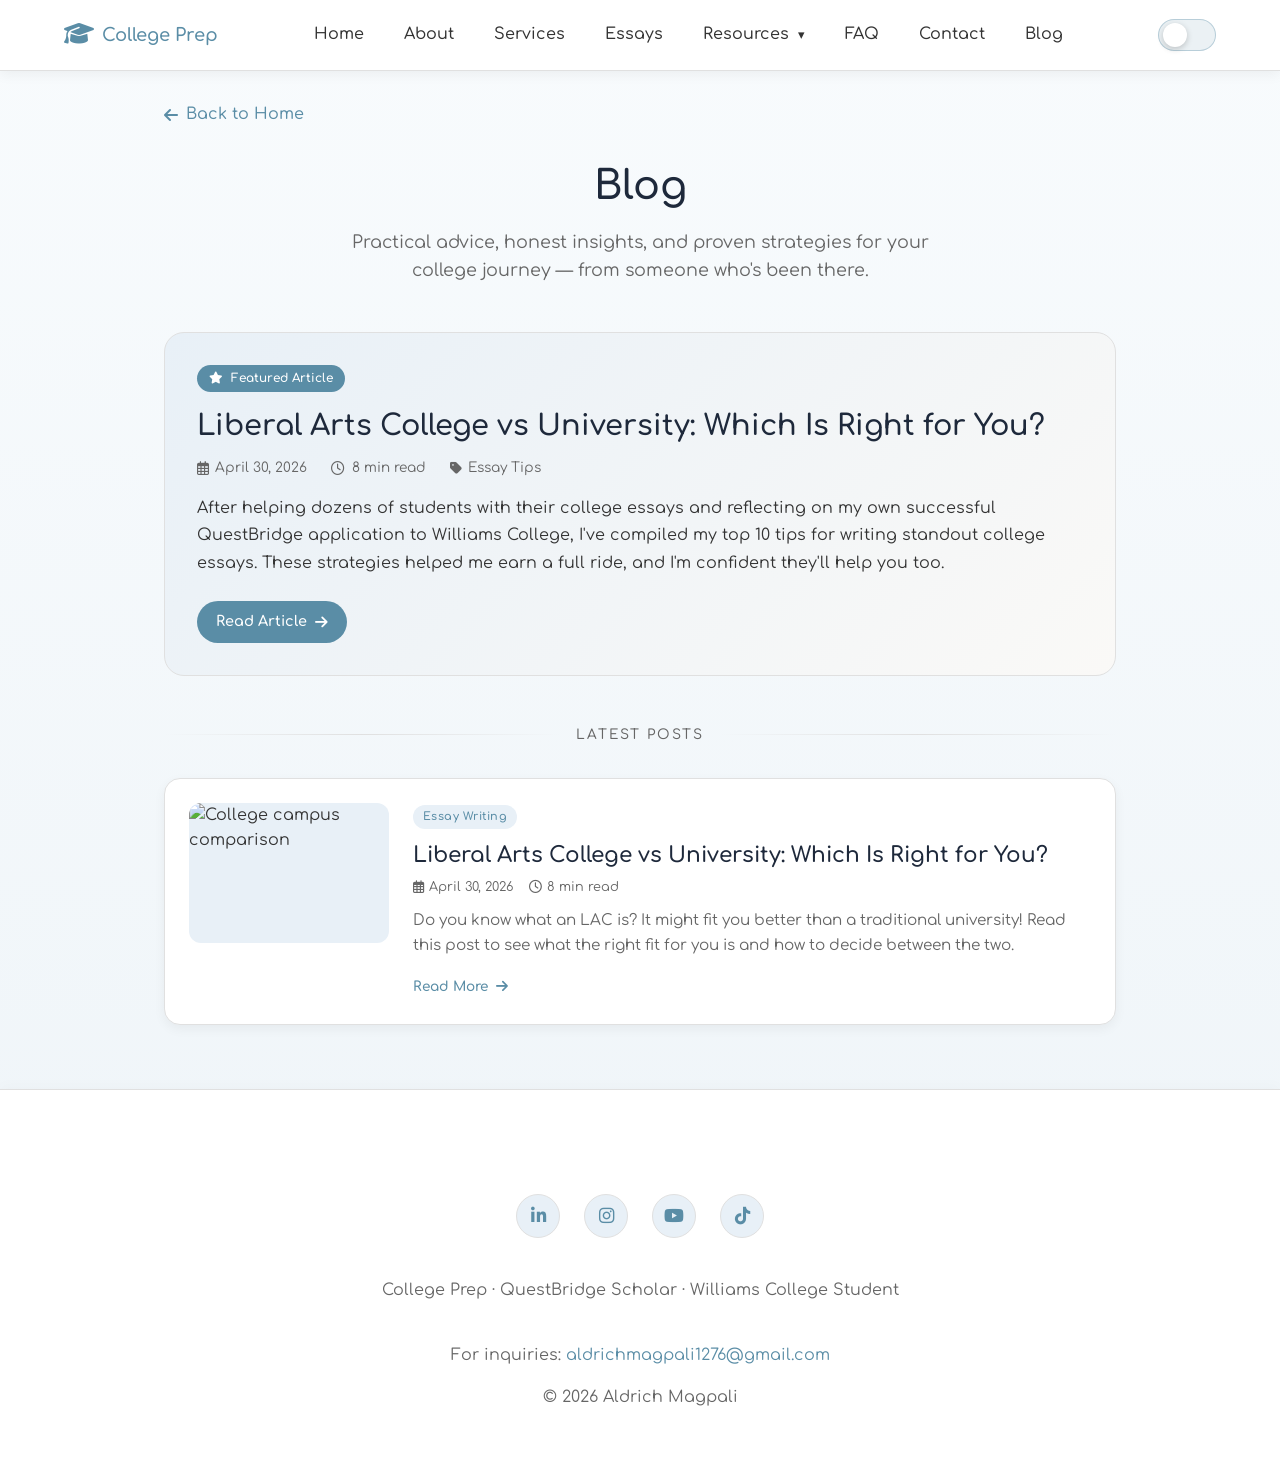
==== blog/blog.html @ 9585f100 "created a blog" ====
<!DOCTYPE html>
<html lang="en">
<head>
    <meta charset="UTF-8">
    <meta name="viewport" content="width=device-width, initial-scale=1.0">
    <meta name="description" content="College prep blog with essay tips, application advice, and resources from a QuestBridge scholar.">
    <meta name="author" content="Aldrich Jad Sy Magpali">
    <meta name="keywords" content="college blog, essay tips, college prep, QuestBridge, application advice">
    <meta property="og:title" content="Blog | College Prep">
    <meta property="og:description" content="Practical advice for college applications from a QuestBridge scholar.">
    <meta property="og:image" content="/images/favicon.png">
    <meta property="og:type" content="website">
    <title>Blog | College Prep</title>
    
    <link rel="preconnect" href="https://fonts.googleapis.com">
    <link rel="preconnect" href="https://fonts.gstatic.com" crossorigin>
    <link href="https://fonts.googleapis.com/css2?family=Comfortaa:wght@300;400;500;600;700&display=swap" rel="stylesheet">
    <link rel="icon" type="image/png" href="/images/favicon.png">
    <link rel="stylesheet" href="/college-prep/college-prep.css">
    <link rel="stylesheet" href="https://cdnjs.cloudflare.com/ajax/libs/font-awesome/6.4.0/css/all.min.css">
    
    <style>
        /* Blog listing specific styles */
        .blog-listing-container {
            max-width: 1000px;
            margin: 0 auto;
            padding: 2rem 1.5rem 4rem;
        }
        
        .back-to-home {
            display: inline-flex;
            align-items: center;
            gap: 0.5rem;
            margin-bottom: 2rem;
            color: var(--primary);
            text-decoration: none;
            font-weight: 500;
            transition: transform 0.2s ease;
        }
        
        .back-to-home:hover {
            transform: translateX(-5px);
            color: var(--primary-light);
        }
        
        .blog-header {
            text-align: center;
            margin-bottom: 3rem;
        }
        
        .blog-header h1 {
            font-size: 2.5rem;
            margin-bottom: 1rem;
            color: var(--heading);
        }
        
        .blog-header p {
            color: var(--text-light);
            font-size: 1.1rem;
            max-width: 600px;
            margin: 0 auto;
            line-height: 1.6;
        }
        
        /* Featured Post Section */
        .featured-post {
            background: linear-gradient(135deg, var(--primary-very-light) 0%, var(--off-white) 100%);
            border-radius: 20px;
            padding: 2rem;
            margin-bottom: 3rem;
            border: 1px solid var(--border);
            position: relative;
            overflow: hidden;
        }
        
        .featured-badge {
            display: inline-flex;
            align-items: center;
            gap: 0.5rem;
            background: var(--primary);
            color: white;
            padding: 0.25rem 0.75rem;
            border-radius: 20px;
            font-size: 0.75rem;
            font-weight: 600;
            margin-bottom: 1rem;
        }
        
        .featured-post h2 {
            font-size: 1.8rem;
            margin-bottom: 0.75rem;
        }
        
        .featured-post h2 a {
            color: var(--heading);
            text-decoration: none;
            transition: color 0.2s ease;
        }
        
        .featured-post h2 a:hover {
            color: var(--primary);
        }
        
        .featured-meta {
            display: flex;
            gap: 1.5rem;
            color: var(--text-light);
            font-size: 0.85rem;
            margin-bottom: 1rem;
            flex-wrap: wrap;
        }
        
        .featured-meta span {
            display: inline-flex;
            align-items: center;
            gap: 0.4rem;
        }
        
        .featured-excerpt {
            color: var(--text);
            line-height: 1.7;
            margin-bottom: 1.5rem;
        }
        
        .read-more-featured {
            display: inline-flex;
            align-items: center;
            gap: 0.5rem;
            background: var(--primary);
            color: white;
            padding: 0.6rem 1.2rem;
            border-radius: 30px;
            text-decoration: none;
            font-weight: 600;
            font-size: 0.9rem;
            transition: all 0.2s ease;
        }
        
        .read-more-featured:hover {
            background: var(--primary-light);
            transform: translateY(-2px);
            gap: 0.75rem;
            color: white;
        }
        
        /* Section Divider */
        .section-divider {
            display: flex;
            align-items: center;
            gap: 1rem;
            margin: 2rem 0 2rem;
        }
        
        .section-divider-line {
            flex: 1;
            height: 1px;
            background: linear-gradient(90deg, transparent, var(--border), transparent);
        }
        
        .section-divider-text {
            color: var(--text-light);
            font-size: 0.85rem;
            font-weight: 500;
            letter-spacing: 2px;
        }
        
        /* Blog Grid */
        .blog-grid {
            display: flex;
            flex-direction: column;
            gap: 2rem;
        }
        
        /* Blog Card */
        .blog-card {
            display: flex;
            gap: 1.5rem;
            background: var(--white);
            border: 1px solid var(--border);
            border-radius: 16px;
            padding: 1.5rem;
            transition: all 0.3s ease;
            box-shadow: var(--shadow);
        }
        
        .blog-card:hover {
            transform: translateY(-4px);
            box-shadow: var(--shadow-lg);
            border-color: var(--primary-light);
        }
        
        .blog-card-image {
            flex-shrink: 0;
            width: 200px;
            height: 140px;
            border-radius: 12px;
            overflow: hidden;
            background: var(--primary-very-light);
        }
        
        .blog-card-image img {
            width: 100%;
            height: 100%;
            object-fit: cover;
            transition: transform 0.3s ease;
        }
        
        .blog-card:hover .blog-card-image img {
            transform: scale(1.05);
        }
        
        .blog-card-content {
            flex: 1;
        }
        
        .blog-card-category {
            display: inline-block;
            font-size: 0.7rem;
            font-weight: 600;
            color: var(--primary);
            background: var(--primary-very-light);
            padding: 0.2rem 0.6rem;
            border-radius: 20px;
            margin-bottom: 0.75rem;
            letter-spacing: 0.5px;
        }
        
        .blog-card-title {
            font-size: 1.35rem;
            margin-bottom: 0.5rem;
        }
        
        .blog-card-title a {
            color: var(--heading);
            text-decoration: none;
            transition: color 0.2s ease;
        }
        
        .blog-card-title a:hover {
            color: var(--primary);
        }
        
        .blog-card-meta {
            display: flex;
            gap: 1rem;
            color: var(--text-light);
            font-size: 0.8rem;
            margin-bottom: 0.75rem;
        }
        
        .blog-card-meta span {
            display: inline-flex;
            align-items: center;
            gap: 0.3rem;
        }
        
        .blog-card-excerpt {
            color: var(--text-light);
            line-height: 1.6;
            margin-bottom: 1rem;
            font-size: 0.95rem;
        }
        
        .read-more {
            display: inline-flex;
            align-items: center;
            gap: 0.5rem;
            color: var(--primary);
            text-decoration: none;
            font-weight: 600;
            font-size: 0.85rem;
            transition: gap 0.2s ease;
        }
        
        .read-more:hover {
            gap: 0.75rem;
            color: var(--primary-light);
        }
        
        /* Newsletter Section */
        .newsletter-section {
            margin-top: 3rem;
            padding: 2rem;
            background: linear-gradient(135deg, var(--primary-very-light) 0%, var(--off-white) 100%);
            border-radius: 20px;
            text-align: center;
            border: 1px solid var(--border);
        }
        
        .newsletter-section h3 {
            margin-bottom: 0.5rem;
            color: var(--heading);
        }
        
        .newsletter-section p {
            color: var(--text-light);
            margin-bottom: 1.5rem;
            font-size: 0.9rem;
        }
        
        .newsletter-form {
            display: flex;
            gap: 0.5rem;
            max-width: 450px;
            margin: 0 auto;
            flex-wrap: wrap;
            justify-content: center;
        }
        
        .newsletter-input {
            flex: 1;
            min-width: 200px;
            padding: 0.75rem 1rem;
            border: 1px solid var(--border);
            border-radius: 50px;
            font-family: 'Comfortaa', sans-serif;
            font-size: 0.9rem;
            background: var(--white);
            color: var(--text);
        }
        
        .newsletter-input:focus {
            outline: none;
            border-color: var(--primary);
        }
        
        .newsletter-btn {
            background: var(--primary);
            color: white;
            border: none;
            padding: 0.75rem 1.5rem;
            border-radius: 50px;
            font-weight: 600;
            cursor: pointer;
            transition: all 0.2s ease;
        }
        
        .newsletter-btn:hover {
            background: var(--primary-light);
            transform: translateY(-2px);
        }
        
        /* Empty State */
        .empty-state {
            text-align: center;
            padding: 3rem;
            background: var(--white);
            border: 1px solid var(--border);
            border-radius: 20px;
        }
        
        .empty-state-icon {
            font-size: 3rem;
            margin-bottom: 1rem;
            color: var(--primary-light);
        }
        
        .empty-state h3 {
            margin-bottom: 0.5rem;
            color: var(--heading);
        }
        
        .empty-state p {
            color: var(--text-light);
        }
        
        /* Responsive */
        @media (max-width: 768px) {
            .blog-listing-container {
                padding: 1rem 1rem 3rem;
            }
            
            .blog-header h1 {
                font-size: 1.8rem;
            }
            
            .featured-post {
                padding: 1.5rem;
            }
            
            .featured-post::before {
                font-size: 0.6rem;
                top: 12px;
                right: -35px;
            }
            
            .featured-post h2 {
                font-size: 1.4rem;
            }
            
            .blog-card {
                flex-direction: column;
                gap: 1rem;
            }
            
            .blog-card-image {
                width: 100%;
                height: 180px;
            }
            
            .featured-meta {
                gap: 0.75rem;
                flex-direction: column;
                align-items: flex-start;
            }
            
            .newsletter-form {
                flex-direction: column;
            }
            
            .newsletter-input {
                width: 100%;
            }
        }
        
        @media (max-width: 480px) {
            .blog-card-title {
                font-size: 1.2rem;
            }
        }
    </style>
</head>
<body>
    <!-- Header - EXACT same as your main page -->
    <header class="header">
        <div class="container">
            <div class="header-content">
                <a href="/college-prep/college-prep.html" class="logo">
                    <span class="logo-icon"><i class="fa-solid fa-graduation-cap"></i></span>
                    <span class="logo-text">College Prep</span>
                </a>
                
                <nav class="nav">
                    <ul class="nav-list">
                        <li><a href="/college-prep/college-prep.html#hero" class="nav-link">Home</a></li>
                        <li><a href="/college-prep/college-prep.html#about" class="nav-link">About</a></li>
                        <li><a href="/college-prep/college-prep.html#services" class="nav-link">Services</a></li>
                        <li><a href="/college-prep/college-prep.html#purchase-essays" class="nav-link">Essays</a></li>
                        
                        <li class="nav-item-has-children">
                            <a href="/college-prep/college-prep.html#my-free-resources" class="nav-link">Resources <span class="dropdown-icon">▾</span></a>
                            <ul class="dropdown-menu">
                                <li><a href="/college-prep/college-prep.html#my-free-resources" class="dropdown-link">My Free Resources</a></li>
                                <li><a href="/college-prep/college-prep.html#resources" class="dropdown-link">External Resources</a></li>
                            </ul>
                        </li>
                        <li><a href="/college-prep/college-prep.html#faq" class="nav-link">FAQ</a></li>
                        <li><a href="/college-prep/college-prep.html#contact" class="nav-link">Contact</a></li>
                        <li><a href="/blog/blog.html" class="nav-link">Blog</a></li>
                    </ul>
                </nav>
                <div class="header-actions">
                    <button class="dark-mode-toggle" id="darkModeToggle" aria-label="Toggle dark mode">
                        <span class="toggle-thumb"></span>
                    </button>
                    <button class="menu-toggle" aria-label="Toggle menu">
                        <span class="menu-toggle-line"></span>
                        <span class="menu-toggle-line"></span>
                        <span class="menu-toggle-line"></span>
                    </button>
                </div>
            </div>
        </div>
    </header>

    <main>
        <div class="blog-listing-container">
            <a href="/college-prep/college-prep.html" class="back-to-home">
                <i class="fas fa-arrow-left"></i> Back to Home
            </a>
            
            <div class="blog-header">
                <h1>Blog</h1>
                <p>Practical advice, honest insights, and proven strategies for your college journey — from someone who's been there.</p>
            </div>
            
            <!-- Featured Post -->
            <div class="featured-post">
                <div class="featured-badge">
                    <i class="fas fa-star"></i> Featured Article
                </div>
                <h2>
                    <a href="blog-posts/lacvsuni.html">Liberal Arts College vs University: Which Is Right for You?</a>
                </h2>
                <div class="featured-meta">
                    <span><i class="far fa-calendar-alt"></i> April 30, 2026</span>
                    <span><i class="far fa-clock"></i> 8 min read</span>
                    <span><i class="fas fa-tag"></i> Essay Tips</span>
                </div>
                <p class="featured-excerpt">
                    After helping dozens of students with their college essays and reflecting on my own successful QuestBridge application to Williams College, I've compiled my top 10 tips for writing standout college essays. These strategies helped me earn a full ride, and I'm confident they'll help you too.
                </p>
                <a href="blog-posts/lacvsuni.html" class="read-more-featured">
                    Read Article <i class="fas fa-arrow-right"></i>
                </a>
            </div>
            
            <div class="section-divider">
                <div class="section-divider-line"></div>
                <span class="section-divider-text">LATEST POSTS</span>
                <div class="section-divider-line"></div>
            </div>
            
            <div class="blog-grid">
                
                <!-- Blog Post 1 - Featured already shown above, so this is a duplicate? No, keep as separate or remove if duplicate -->
                <!-- I'll keep one main post and add placeholder for future posts -->
                
                <div class="blog-card">
                    <div class="blog-card-image">
                        <img src="https://images.unsplash.com/photo-1541339907198-e08756dedf3f?w=800&h=400&fit=crop" alt="College campus comparison">
                    </div>
                    <div class="blog-card-content">
                        <span class="blog-card-category">Essay Writing</span>
                        <h3 class="blog-card-title">
                            <a href="blog-posts/lacvsuni.html">Liberal Arts College vs University: Which Is Right for You?</a>
                        </h3>
                        <div class="blog-card-meta">
                            <span><i class="far fa-calendar-alt"></i> April 30, 2026</span>
                            <span><i class="far fa-clock"></i> 8 min read</span>
                        </div>
                        <p class="blog-card-excerpt">
                            Do you know what an LAC is? It might fit you better than a traditional university! Read this post to see what the right fit for you is and how to decide between the two.
                        </p>
                        <a href="blog-posts/lacvsuni.html" class="read-more">
                            Read More <i class="fas fa-arrow-right"></i>
                        </a>
                    </div>
                </div>
                
                <!-- Template for future blog posts - copy this block for each new post -->
                <!--
                <div class="blog-card">
                    <div class="blog-card-image">
                        <img src="https://images.unsplash.com/photo-1523050854058-8df90110c9f1?w=200&h=140&fit=crop" alt="College campus">
                    </div>
                    <div class="blog-card-content">
                        <span class="blog-card-category">Application Strategy</span>
                        <h3 class="blog-card-title">
                            <a href="blog-posts/future-post.html">How to Build a Balanced College List</a>
                        </h3>
                        <div class="blog-card-meta">
                            <span><i class="far fa-calendar-alt"></i> May 15, 2026</span>
                            <span><i class="far fa-clock"></i> 6 min read</span>
                        </div>
                        <p class="blog-card-excerpt">
                            Learn how to research schools, categorize them by reach/target/safety, and find places where you'll thrive...
                        </p>
                        <a href="blog-posts/future-post.html" class="read-more">
                            Read More <i class="fas fa-arrow-right"></i>
                        </a>
                    </div>
                </div>
                -->
                
            </div>
            
            <!-- Newsletter Signup -->
            <!-- <div class="newsletter-section">
                <h3><i class="fas fa-envelope"></i> Never Miss a Post</h3>
                <p>Get new essay tips and college advice delivered straight to your inbox.</p>
                <form class="newsletter-form" id="newsletterForm">
                    <input type="email" class="newsletter-input" placeholder="Your email address" required>
                    <button type="submit" class="newsletter-btn">Subscribe</button>
                </form>
                <p style="font-size: 0.7rem; margin-top: 1rem; opacity: 0.7;">No spam, unsubscribe anytime.</p>
            </div> -->
        </div>
    </main>

    <!-- Footer - EXACT same as your main page -->
    <footer class="footer">
        <div class="container">
            <div class="footer-content">
                <div class="social-links">
                    <a href="https://www.linkedin.com/in/aldrich-magpali/" target="_blank" rel="noopener noreferrer" class="social-link" title="LinkedIn">
                        <i class="fab fa-linkedin-in"></i>
                    </a>
                    <a href="https://www.instagram.com/ajsm1276/" target="_blank" rel="noopener noreferrer" class="social-link" title="Instagram">
                        <i class="fab fa-instagram"></i>
                    </a>
                    <a href="https://www.youtube.com/@AJSM1276" target="_blank" rel="noopener noreferrer" class="social-link" title="YouTube">
                        <i class="fab fa-youtube"></i>
                    </a>
                    <a href="https://www.tiktok.com/@ajsm3" target="_blank" rel="noopener noreferrer" class="social-link" title="TikTok">
                        <i class="fab fa-tiktok"></i>
                    </a>
                </div>
                
                <div class="footer-info">
                    <p>College Prep · QuestBridge Scholar · Williams College Student</p>
                </div>
                
                <div class="footer-contact">
                    <p>For inquiries: <a href="mailto:aldrichmagpali1276@gmail.com">aldrichmagpali1276@gmail.com</a></p>
                    <p class="copyright">© <span id="current-year">2026</span> Aldrich Magpali</p>
                </div>
            </div>
        </div>
    </footer>

    <script>
        // Dark Mode Toggle
        const darkModeToggle = document.getElementById('darkModeToggle');
        const body = document.body;
        
        if (localStorage.getItem('darkMode') === 'enabled') {
            body.classList.add('dark-mode');
            darkModeToggle.classList.add('active');
        }
        
        darkModeToggle.addEventListener('click', () => {
            body.classList.toggle('dark-mode');
            darkModeToggle.classList.toggle('active');
            
            if (body.classList.contains('dark-mode')) {
                localStorage.setItem('darkMode', 'enabled');
            } else {
                localStorage.setItem('darkMode', 'disabled');
            }
        });
        
        // Mobile Menu Toggle
        const menuToggle = document.querySelector('.menu-toggle');
        const nav = document.querySelector('.nav');
        
        menuToggle.addEventListener('click', () => {
            menuToggle.classList.toggle('active');
            nav.classList.toggle('active');
        });
        
        document.querySelectorAll('.nav-link').forEach(link => {
            link.addEventListener('click', () => {
                menuToggle.classList.remove('active');
                nav.classList.remove('active');
            });
        });
        
        // Dropdown functionality for mobile
        const dropdownItems = document.querySelectorAll('.nav-item-has-children');
        
        dropdownItems.forEach(item => {
            const link = item.querySelector('.nav-link');
            link.addEventListener('click', (e) => {
                if (window.innerWidth <= 999) {
                    e.preventDefault();
                    item.classList.toggle('active');
                }
            });
        });
        
        // Newsletter Form
        const newsletterForm = document.getElementById('newsletterForm');
        if (newsletterForm) {
            newsletterForm.addEventListener('submit', (e) => {
                e.preventDefault();
                const email = newsletterForm.querySelector('input').value;
                alert(`Thanks for subscribing! You'll hear from us at ${email}`);
                newsletterForm.reset();
            });
        }
        
        // Update copyright year
        document.getElementById('current-year').textContent = new Date().getFullYear();
    </script>
</body>
</html>
---- college-prep/college-prep.css ----
:root {
            /* Colors */
            --primary: #5a8da6;
            --primary-light: #7ba9c0;
            --primary-very-light: #e8f0f7;
            --secondary: #f8f5f0;
            --secondary-dark: #e8e2d5;
            --text: #333333;
            --text-light: #666666;
            --heading: #1e293b;
            --white: #ffffff;
            --off-white: #faf9f7;
            --off-white-very-light: #fcfcfc;
            --surface: #ffffff;
            --surface-soft: #eff6ff;
            --hero-bg: #eef6fb;
            --section-alt-bg: #f7fbff;
            --border: #e0e0e0;
            --success: #4caf50;
            --error: #f44336;
            
            /* Spacing */
            --space-xs: 0.5rem;
            --space-sm: 1rem;
            --space-md: 1.5rem;
            --space-lg: 2.5rem;
            --space-xl: 4rem;
            
            /* Typography */
            --font-xs: 0.875rem;
            --font-sm: 1rem;
            --font-md: 1.125rem;
            --font-lg: 1.5rem;
            --font-xl: 2rem;
            --font-xxl: 2.5rem;
            
            /* Borders */
            --radius: 8px;
            --radius-lg: 12px;
            
            /* Shadows */
            --shadow: 0 4px 12px rgba(0, 0, 0, 0.05);
            --shadow-lg: 0 8px 24px rgba(0, 0, 0, 0.08);
            --shadow-card: 0 6px 20px rgba(0, 0, 0, 0.06);
            
            /* Transitions */
            --transition: 0.7s ease-in-out;
            --transition-slow: 0.7s ease-in-out;
            --transition-speed: 0.35s;
            --transition-fast: 0.2s;
        }

        body.dark-mode {
            --primary: #7dd3fc;
            --primary-light: #38bdf8;
            --primary-very-light: #0f172a;
            --secondary: #111827;
            --secondary-dark: #0f172a;
            --text: #e2e8f0;
            --text-light: #cbd5e1;
            --heading: #ffffff;
            --white: #111827;
            --off-white: #0b1220;
            --off-white-very-light: #111827;
            --surface: #111827;
            --surface-soft: #172d3f;
            --hero-bg: #0f172a;
--section-alt-bg: #0b1220;
            --border: rgba(148, 163, 184, 0.22);
            --shadow: 0 18px 40px rgba(0, 0, 0, 0.25);
            --shadow-lg: 0 20px 50px rgba(0, 0, 0, 0.35);
            --shadow-card: 0 16px 40px rgba(0, 0, 0, 0.18);
        }
/* ===== FGLI Announcement Banner - Emoji Stays with First Line of Text ===== */
.announcement-banner {
    position: relative;
    width: 100%;
    background: linear-gradient(135deg, #333333 0%, #1e2f3f 100%);
    color: #ffffff;
    opacity: 1;
    z-index: 999;
    box-shadow: var(--shadow-lg);
    border-bottom: 2px solid #ffd966;
}

/* Hidden state */
.announcement-banner.banner-hidden {
    max-height: 0;
    opacity: 0;
    padding-top: 0;
    padding-bottom: 0;
    margin: 0;
    visibility: hidden;
    box-shadow: none;
}

/* Inner content wrapper */
.banner-inner {
    max-width: 1400px;
    margin: 0 auto;
    padding: 8px 16px;
    display: flex;
    flex-wrap: wrap;
    align-items: center;
    justify-content: space-between;
    gap: 10px;
}

/* Message group - emoji stays at top with first line of text */
.banner-message {
    display: flex;
    align-items: flex-start;
    gap: 10px;
    flex: 2;
    min-width: 200px;
}

/* Emoji icon - stays at top, doesn't drop down */
.banner-icon {
    background: rgba(255, 255, 255, 0.15);
    border-radius: 50%;
    width: 32px;
    height: 32px;
    display: inline-flex;
    align-items: center;
    justify-content: center;
    font-size: 1rem;
    flex-shrink: 0;
    line-height: 1;
    margin-top: 2px;
}

/* Text container - allows wrapping */
.banner-text {
    font-size: 0.85rem;
    line-height: 1.4;
    color: #ffffff;
    white-space: normal;
    flex: 1;
}

.banner-text strong {
    font-weight: 700;
    color: #ffd966;
}

.highlight-discount {
    background: #ffb347;
    color: #1e2f3f;
    font-weight: 800;
    padding: 2px 8px;
    border-radius: 50px;
    font-size: 0.75rem;
    margin: 0 2px;
    display: inline-block;
    white-space: nowrap;
}

/* CTA Button */
.banner-cta {
    background: #ffb347;
    border: none;
    padding: 6px 14px;
    border-radius: var(--radius);
    font-weight: 600;
    font-size: 0.8rem;
    color: #1e2f3f;
    cursor: pointer;
    transition: all var(--transition);
    font-family: 'Comfortaa', sans-serif;
    display: flex;
    align-items: center;
    gap: 6px;
    box-shadow: var(--shadow);
    white-space: nowrap;
    flex-shrink: 0;
}

/* Close (X) button */
.banner-close {
    background: rgba(255, 255, 255, 0.2);
    border: none;
    color: #ffffff;
    transition: all var(--transition);
    border-radius: 50%;
    width: 28px;
    height: 28px;
    display: inline-flex;
    align-items: center;
    justify-content: center;
    flex-shrink: 0;
}

.banner-close:hover {
    background: rgba(255, 255, 255, 0.35);
    transform: scale(1.1);
}

/* Slide down animation */
@keyframes bannerSlideDown {
    0% {
        transform: translateY(-100%);
        opacity: 0;
    }
    100% {
        transform: translateY(0);
        opacity: 1;
    }
}

.announcement-banner:not(.banner-hidden) {
    animation: bannerSlideDown 0.4s ease-out;
}

/* ===== DESKTOP (1200px and up) - 1 LINE ===== */
@media (min-width: 1200px) {
    .banner-inner {
        flex-wrap: nowrap;
        padding: 8px 24px;
    }
    
    .banner-message {
        flex-wrap: nowrap;
        flex: 1;
        align-items: center;
    }
    
    .banner-icon {
        margin-top: 0;
    }
    
    .banner-text {
        white-space: nowrap;
        font-size: 0.9rem;
    }
}

/* ===== MEDIUM DESKTOP / LAPTOP (900px to 1200px) ===== */
@media (min-width: 900px) and (max-width: 1199px) {
    .banner-inner {
        flex-wrap: nowrap;
        padding: 8px 20px;
        gap: 12px;
    }
    
    .banner-message {
        flex-wrap: wrap;
        gap: 8px;
        align-items: flex-start;
    }
    
    .banner-text {
        white-space: normal;
        font-size: 0.8rem;
    }
    
    .banner-icon {
        width: 28px;
        height: 28px;
        font-size: 0.9rem;
        margin-top: 2px;
    }
    
    .banner-cta {
        padding: 5px 12px;
        font-size: 0.75rem;
    }
}

/* ===== TABLET (768px to 899px) ===== */
@media (min-width: 768px) and (max-width: 899px) {
    .banner-inner {
        flex-wrap: wrap;
        padding: 8px 16px;
        gap: 8px;
    }
    
    .banner-message {
        flex: 1;
        min-width: auto;
        align-items: flex-start;
    }
    
    .banner-text {
        font-size: 0.75rem;
        white-space: normal;
    }
    
    .banner-icon {
        width: 28px;
        height: 28px;
        font-size: 0.85rem;
        margin-top: 2px;
    }
    
    .highlight-discount {
        font-size: 0.65rem;
        padding: 2px 6px;
    }
    
    .banner-cta {
        padding: 5px 10px;
        font-size: 0.7rem;
    }
}

/* ===== MOBILE (under 768px) - STACKED LAYOUT ===== */
@media (max-width: 767px) {
    .banner-inner {
        flex-direction: column;
        align-items: stretch;
        padding: 10px 16px;
        gap: 10px;
    }
    
    .banner-message {
        padding-right: 28px;
        align-items: center;
    }
    
    .banner-icon {
        margin-top: 0;
    }
    
    .banner-close {
        position: absolute;
        top: 10px;
        right: 10px;
    }
    
    .banner-text {
        font-size: 0.8rem;
    }
    
    .banner-cta {
        width: 100%;
        justify-content: center;
    }
}

/* ===== EXTRA SMALL (under 400px) ===== */
@media (max-width: 400px) {
    .banner-inner {
        padding: 8px 12px;
    }
    
    .banner-text {
        font-size: 0.7rem;
    }
    
    .highlight-discount {
        font-size: 0.6rem;
        padding: 1px 5px;
    }
    
    .banner-icon {
        width: 26px;
        height: 26px;
        font-size: 0.8rem;
        margin-top: 1px;
    }
    
    .banner-cta {
        padding: 5px 10px;
        font-size: 0.7rem;
    }
}

        /* ===== Reset & Base Styles ===== */
        * {
            margin: 0;
            padding: 0;
            box-sizing: border-box;
        }

        html {
            scroll-behavior: smooth;
            scroll-padding-top: 80px;
        }

        body {
            font-family: 'Comfortaa', sans-serif;
            line-height: 1.6;
            color: var(--text);
            background: linear-gradient(180deg, #f8fbfd 0%, #eef4f8 100%);
            min-height: 100vh;
            padding-top: 70px;
            overflow-x: hidden;
            transition: background 0.6s ease, color 0.6s ease;
        }

        body.dark-mode {
            background: #0b1220;
        }

        .container {
            width: 100%;
            max-width: 1200px;
            margin: 0 auto;
            padding: 0 var(--space-md);
        }

        /* ===== Typography ===== */
        h1, h2, h3, h4 {
            font-weight: 600;
            line-height: 1.3;
            color: var(--primary);
            margin-bottom: var(--space-sm);
        }

        h1 {
            font-size: clamp(2rem, 5vw, 3rem);
        }

        h2 {
            font-size: var(--font-xl);
        }

        h3 {
            font-size: var(--font-lg);
        }

        p {
            margin-bottom: var(--space-sm);
        }

        a {
            color: var(--primary);
            text-decoration: none;
            transition: color var(--transition);
        }

        a:hover {
            color: var(--primary-light);
        }

        /* ===== Header ===== */
        .header {
            position: fixed;
            top: 0;
            left: 0;
            right: 0;
            background-color: var(--white);
            box-shadow: var(--shadow);
            border-bottom: 1px solid var(--border);
            z-index: 1000;
            padding: 1rem 0;
        }

        .header-content {
            display: flex;
            justify-content: space-between;
            align-items: center;
        }

        .logo {
            display: flex;
            align-items: center;
            gap: var(--space-xs);
            font-weight: 600;
            color: var(--primary);
            font-size: var(--font-md);
        }

        .logo-icon {
            font-size: 1.5rem;
        }

        .logo-icon img {
            width: 30px;  /* Adjust to your preferred size */
            height: 30px;
            display: inline-block;
            vertical-align: middle; /* Aligns with text */
        }

        .logo-text {
            /* display: none; */
        }

        @media (min-width: 640px) {
            .logo-text {
                display: inline;
            }
        }

        @media (max-width: 350px) {
            .logo-text {
                display: none;
            }
            .logo-icon {
                display: none;
            }
        }
        /* ===== Menu Toggle ===== */
        .menu-toggle {
            display: flex;
            flex-direction: column;
            justify-content: space-between;
            width: 30px;
            height: 24px;
            background: none;
            border: none;
            cursor: pointer;
            padding: 0;
            z-index: 1001;
            transition: transform var(--transition);
        }

        .menu-toggle:hover {
            transform: scale(1.1);
        }

        .header-actions {
            display: flex;
            align-items: center;
            gap: 0.75rem;
        }

        .dark-mode-toggle {
    position: relative;
    width: 58px;
    height: 32px;
    border: 1px solid rgba(90, 141, 166, 0.35);
    background: rgba(90, 141, 166, 0.12);
    border-radius: 999px;
    cursor: pointer;
    padding: 0;
    display: flex;
    align-items: center;
    transition: background var(--transition), border-color var(--transition);
}

        .dark-mode-toggle::before,
        .dark-mode-toggle::after {
            position: absolute;
            top: 50%;
            transform: translateY(-50%);
            font-size: 0.8rem;
            pointer-events: none;
            content: '';
        }

        .dark-mode-toggle::before {
            left: 10px;
            opacity: 0.85;
        }

        .dark-mode-toggle::after {
            right: 10px;
            opacity: 0.45;
        }

        .dark-mode-toggle .toggle-thumb {
    position: absolute;
    left: 4px;
    top: 50%;
    transform: translateY(-50%);
    width: 24px;
    height: 24px;
    border-radius: 50%;
    background-color: #ffffff;
    box-shadow: 0 2px 6px rgba(0, 0, 0, 0.2);
    transition: left 0.2s ease-in-out;
}

        .dark-mode-toggle:hover {
            background-color: rgba(59, 130, 246, 0.18);
        }

        .dark-mode-toggle.active {
            border-color: rgba(59, 130, 246, 0.5);
            background: rgba(59, 130, 246, 0.18);
        }

        .dark-mode-toggle.active::before {
            opacity: 0;
        }

        .dark-mode-toggle.active::after {
            opacity: 1;
        }

        .dark-mode-toggle.active .toggle-thumb {
    left: calc(100% - 28px); 
    background-color: #fbbf24;
}

        .menu-toggle-line {
            display: block;
            width: 100%;
            height: 3px;
            background-color: var(--primary);
            border-radius: 2px;
            transition: all var(--transition-slow);
            transform-origin: center;
        }

        .menu-toggle.active .menu-toggle-line:nth-child(1) {
            transform: translateY(10px) rotate(45deg);
        }

        .menu-toggle.active .menu-toggle-line:nth-child(2) {
            opacity: 0;
            transform: scaleX(0);
        }

        .menu-toggle.active .menu-toggle-line:nth-child(3) {
            transform: translateY(-10px) rotate(-45deg);
        }

                /* ===== Social Links ===== */
        .social-links {
            display: flex;
            justify-content: center;
            gap: var(--space-md);
            margin: var(--space-lg) 0;
            flex-wrap: wrap;
        }

        .social-link {
            display: flex;
            align-items: center;
            justify-content: center;
            width: 44px;
            height: 44px;
            background-color: var(--primary-very-light);
            border-radius: 50%;
            color: var(--primary);
            font-size: 1.25rem;
            transition: all var(--transition);
            border: 1px solid var(--border);
            text-decoration: none;
        }

        .social-link i {
            font-size: 1.1rem;
        }

        .social-link:hover {
            background-color: var(--primary);
            color: var(--white);
            transform: translateY(-3px) scale(1.1);
            box-shadow: var(--shadow);
        }

        /* Optional: Platform-specific hover colors */
        .social-link:hover:nth-child(1) { background-color: #0077b5; border-color: #0077b5; } /* LinkedIn */
        .social-link:hover:nth-child(2) { background-color: #e4405f; border-color: #e4405f; } /* Instagram */
        /* .social-link:hover:nth-child(3) { background-color: #1da1f2; border-color: #1da1f2; } Twitter */
        .social-link:hover:nth-child(3) { background-color: #ff0000; border-color: #ff0000; } /* YouTube */
        .social-link:hover:nth-child(4) { background-color: #333; border-color: #333; } /* GitHub */
        .social-link:hover:nth-child(6) { background-color: #000000; border-color: #000000; } /* TikTok */

        /* Mobile responsive */
        @media (max-width: 767px) {
            .social-links {
                gap: var(--space-sm);
                margin: var(--space-md) 0;
            }
            
            .social-link {
                width: 40px;
                height: 40px;
            }
            
            .social-link i {
                font-size: 1rem;
            }
        }

        /* ===== Navigation ===== */
        .nav {
            display: none;
            opacity: 0;
            transform: translateY(-20px);
            transition: all var(--transition-slow);
        }

        .nav.active {
            display: block;
            opacity: 1;
            transform: translateY(0);
            animation: slideDown 0.4s ease-out;
        }

        /* ===== Dropdown Navigation ===== */
        .nav-item-has-children {
            position: relative;
        }

        .dropdown-icon {
            display: inline-block;
            margin-left: 4px;
            font-size: 0.8em;
            transition: transform var(--transition);
        }

        /* Desktop Dropdown Styles */
        /* Desktop Dropdown Styles - ONLY for 1000px and above */
/* Desktop Dropdown Styles - ONLY for 1000px and above */
@media (min-width: 1000px) {
    .dropdown-menu {
        position: absolute;
        top: 100%;
        left: 50%;
        transform: translateX(-50%) translateY(-10px) perspective(1000px) rotateX(-5deg);
        transform-origin: top center;
        min-width: 200px;
        background-color: var(--white);
        border: 1px solid var(--border);
        border-radius: var(--radius);
        box-shadow: 0 15px 50px rgba(0, 0, 0, 0.1);
        padding: 0;
        opacity: 0;
        visibility: hidden;
        transition: opacity 0.25s ease, 
                    transform 0.35s cubic-bezier(0.25, 0.46, 0.45, 0.94),
                    visibility 0s linear 0.35s;
        z-index: 1000;
        list-style: none;
        overflow: hidden;
        will-change: transform, opacity;
        backface-visibility: hidden;
        -webkit-font-smoothing: antialiased;
    }
    
    .nav-item-has-children:hover .dropdown-menu {
        opacity: 1;
        visibility: visible;
        transform: translateX(-50%) translateY(0) perspective(1000px) rotateX(0);
        transition-delay: 0s;
    }
    
    .nav-item-has-children:hover .dropdown-icon {
        transform: rotate(180deg);
    }
    
    .dropdown-link {
        display: block;
        padding: 14px 24px;
        color: var(--text);
        font-size: var(--font-sm);
        font-weight: 500;
        transition: all 0.2s ease;
        white-space: nowrap;
        text-align: left;
        border-left: 3px solid transparent;
        transform: translateZ(0);
        backface-visibility: hidden;
    }
    
    .dropdown-link:hover {
        background-color: var(--primary-very-light);
        color: var(--primary);
        border-left-color: var(--primary);
    }
    
    /* Animate dropdown items */
    .dropdown-menu li {
        margin: 0;
        opacity: 0;
        transform: translateY(-5px);
        transition: all 0.2s ease;
    }
    
    .nav-item-has-children:hover .dropdown-menu li {
        opacity: 1;
        transform: translateY(0);
        transition-delay: calc(var(--index, 0) * 0.05s + 0.1s);
    }
}

/* Mobile & Tablet Dropdown Styles */
@media (max-width: 999px) {
    .dropdown-menu {
        max-height: 0;
        overflow: hidden;
        background: rgba(248, 249, 250, 0.9);
        border-radius: 8px;
        margin: 5px 0 0 15px;
        transition: max-height 0.35s cubic-bezier(0.4, 0, 0.2, 1);
        list-style: none;
        padding: 0;
        will-change: max-height;
    }
    
    .nav-item-has-children.active .dropdown-menu {
        max-height: 200px;
    }
    
    .dropdown-link {
        display: block;
        padding: 12px 20px;
        color: var(--text-light);
        font-size: var(--font-sm);
        transition: all 0.2s ease;
        border-radius: 6px;
        margin: 3px 8px;
        opacity: 0;
        transform: translateX(-15px);
        transition: opacity 0.3s ease, transform 0.3s ease;
    }
    
    .nav-item-has-children.active .dropdown-link {
        opacity: 1;
        transform: translateX(0);
    }
    
    /* Stagger animations */
    .nav-item-has-children.active .dropdown-link:nth-child(1) {
        transition-delay: 0.08s;
    }
    
    .nav-item-has-children.active .dropdown-link:nth-child(2) {
        transition-delay: 0.16s;
    }
    
    .dropdown-link:hover {
        color: var(--primary);
        background-color: var(--primary-very-light);
        transform: translateX(4px);
    }
}

        /* Mobile & Tablet Dropdown Styles - for everything below 1000px */
        @media (max-width: 999px) {
            .dropdown-menu {
                max-height: 0;
                overflow: hidden;
                background-color: rgba(0, 0, 0, 0.02);
                border-radius: var(--radius);
                margin: 5px 0 0 0;
                transition: max-height 0.5s cubic-bezier(0.25, 0.46, 0.45, 0.94), 
                            padding 0.3s ease,
                            margin 0.3s ease;
                list-style: none;
                padding-left: 20px;
            }
            
            .nav-item-has-children.active .dropdown-menu {
                max-height: 300px;
                padding-top: 10px;
                padding-bottom: 10px;
                margin-top: 8px;
                margin-bottom: 5px;
            }
            
            .dropdown-link {
                display: block;
                padding: 10px 15px;
                color: var(--text-light);
                font-size: var(--font-sm);
                transition: all 0.3s cubic-bezier(0.25, 0.46, 0.45, 0.94);
                border-radius: 4px;
                margin: 2px 0;
            }
            
            .dropdown-link:hover {
                color: var(--primary);
                background-color: var(--primary-very-light);
                padding-left: 20px;
                transform: translateX(5px);
            }
        }

        @keyframes slideDown {
            0% {
                opacity: 0;
                transform: translateY(-20px);
            }
            100% {
                opacity: 1;
                transform: translateY(0);
            }
        }

        @media (min-width: 768px) and (max-width: 999px) {
            .nav.active {
                position: fixed;
                top: 70px;
                left: 0;
                right: 0;
                background-color: var(--white);
                padding: var(--space-md);
                box-shadow: var(--shadow-lg);
                border-top: 1px solid var(--border);
                z-index: 999;
            }
            
            .nav-list {
                display: flex;
                flex-direction: column;
                gap: var(--space-md);
                list-style: none; /* ← This fixes the bullet issue */
            }
            
            .nav-link {
                display: block;
                padding: var(--space-sm);
                color: var(--text);
                font-weight: 500;
                font-size: var(--font-md);
                border-radius: var(--radius);
                transition: all var(--transition);
                opacity: 0;
                transform: translateX(-20px);
            }
            
            .nav.active .nav-link {
                opacity: 1;
                transform: translateX(0);
            }
        }

        @media (min-width: 1000px) {
            .menu-toggle {
                display: none;
            }
            
            .nav {
                display: block;
                opacity: 1;
                transform: translateY(0);
            }
            
            .nav-list {
                display: flex;
                gap: var(--space-lg);
                list-style: none;
            }
            
            .nav-link {
                color: var(--text);
                font-weight: 500;
                font-size: var(--font-sm);
                padding: var(--space-xs) 0;
                position: relative;
            }
            
            .nav-link::after {
                content: '';
                position: absolute;
                bottom: 0;
                left: 0;
                width: 0;
                height: 2px;
                background-color: var(--primary);
                transition: width var(--transition-fast);
            }
            
            .nav-link:hover::after {
                width: 100%;
            }
        }

        /* Mobile Navigation */
        @media (max-width: 767px) {
            .nav.active {
                position: fixed;
                top: 70px;
                left: 0;
                right: 0;
                background-color: var(--white);
                padding: var(--space-md);
                box-shadow: var(--shadow-lg);
                border-top: 1px solid var(--border);
                z-index: 999;
            }
            
            .nav-list {
                display: flex;
                flex-direction: column;
                gap: var(--space-md);
                list-style: none;
            }
            
            .nav-link {
                display: block;
                padding: var(--space-sm);
                color: var(--text);
                font-weight: 500;
                font-size: var(--font-md);
                border-radius: var(--radius);
                transition: all var(--transition);
                opacity: 0;
                transform: translateX(-20px);
            }
            
            .nav.active .nav-link {
                opacity: 1;
                transform: translateX(0);
            }
            
            .nav.active .nav-link:nth-child(1) {
                transition-delay: 0.1s;
            }
            
            .nav.active .nav-link:nth-child(2) {
                transition-delay: 0.15s;
            }
            
            .nav.active .nav-link:nth-child(3) {
                transition-delay: 0.2s;
            }
            
            .nav.active .nav-link:nth-child(4) {
                transition-delay: 0.25s;
            }
            
            .nav.active .nav-link:nth-child(5) {
                transition-delay: 0.3s;
            }
            
            .nav.active .nav-link:nth-child(6) {
                transition-delay: 0.35s;
            }
            
            .nav-link:hover {
                background-color: var(--secondary);
                transform: translateX(5px);
            }
        }

        /* ===== Hero Section ===== */
        .hero {
            background: var(--hero-bg);
            padding: calc(var(--space-xl) + 1.5rem) 0;
            position: relative;
            overflow: hidden;
            min-height: 88vh;
            display: flex;
            align-items: center;
        }

        .hero::before {
            content: '';
            position: absolute;
            top: 0;
            left: 0;
            right: 0;
            bottom: 0;
            background: radial-gradient(circle at 20% 80%, rgba(90, 141, 166, 0.05) 0%, transparent 45%),
                        radial-gradient(circle at 80% 20%, rgba(248, 245, 240, 0.12) 0%, transparent 48%);
            z-index: 1;
        }

        .hero-grid {
            position: relative;
            z-index: 2;
            display: grid;
            grid-template-columns: 1fr;
            gap: calc(var(--space-xl) + 0.5rem);
            margin-bottom: var(--space-lg);
        }

        @media (min-width: 992px) {
            .hero-grid {
                grid-template-columns: 1.05fr 0.95fr;
                align-items: center;
                gap: var(--space-xl);
            }
        }

        /* Hero Content */
        .hero-badge {
            display: inline-flex;
            align-items: center;
            gap: var(--space-xs);
            background-color: var(--white);
            padding: var(--space-xs) var(--space-sm);
            border-radius: 50px;
            box-shadow: var(--shadow);
            margin-bottom: var(--space-lg);
            border: 1px solid var(--border);
            animation: fadeInUp 0.6s ease-out 0.2s both;
        }

        .badge-icon {
            font-size: 1.25rem;
        }

        .badge-text {
            font-size: var(--font-sm);
            font-weight: 600;
            color: var(--primary);
        }

        .hero-title {
            font-size: clamp(2.5rem, 5vw, 3.8rem);
            line-height: 1.05;
            margin-bottom: var(--space-md);
            color: var(--text);
            animation: fadeInUp 0.6s ease-out 0.3s both;
        }

        .hero-subtitle {
            font-size: clamp(1rem, 2vw, 1.25rem);
            color: var(--text-light);
            margin-bottom: var(--space-lg);
            line-height: 1.75;
            animation: fadeInUp 0.6s ease-out 0.4s both;
            max-width: 38rem;
        }

        .hero-features {
            display: flex;
            flex-direction: column;
            gap: var(--space-sm);
            margin-bottom: var(--space-lg);
        }

        .feature {
            display: flex;
            align-items: center;
            gap: var(--space-sm);
            animation: fadeInUp 0.6s ease-out both;
        }

        .feature:nth-child(1) { animation-delay: 0.5s; }
        .feature:nth-child(2) { animation-delay: 0.6s; }
        .feature:nth-child(3) { animation-delay: 0.7s; }

        .feature-icon {
            font-size: 1.25rem;
            background-color: var(--white);
            width: 36px;
            height: 36px;
            border-radius: 50%;
            display: flex;
            align-items: center;
            justify-content: center;
            box-shadow: var(--shadow);
            flex-shrink: 0;
            transition: all var(--transition);
        }

        .feature-text {
            font-size: var(--font-sm);
            color: var(--text);
            transition: color var(--transition);
        }

        .hero-actions {
            display: flex;
            flex-wrap: wrap;
            gap: var(--space-md);
            margin-bottom: var(--space-xs);
        }

        .btn {
            display: inline-flex;
            align-items: center;
            justify-content: center;
            padding: calc(var(--space-sm) + 0.1rem) var(--space-lg);
            border-radius: 999px;
            font-weight: 700;
            font-size: var(--font-sm);
            text-decoration: none;
            transition: transform var(--transition), box-shadow var(--transition), background-color var(--transition);
            cursor: pointer;
            border: 2px solid transparent;
            /* animation: fadeInUp 0.6s ease-out 0.8s backwards; */
        }

        .btn-primary {
            background-color: var(--primary);
            color: var(--white);
            box-shadow: 0 18px 38px rgba(90, 141, 166, 0.18);
        }

        .btn-primary:hover {
            background-color: var(--primary-light);
            transform: translateY(-1px);
            box-shadow: 0 20px 45px rgba(90, 141, 166, 0.22);
            color: var(--white);
        }

        .btn-outline {
            background-color: rgba(255,255,255,0.95);
            color: var(--primary);
            border-color: rgba(90, 141, 166, 0.25);
            box-shadow: 0 12px 24px rgba(90, 141, 166, 0.06);
        }

        body.dark-mode .btn-outline {
            background-color: rgba(17, 24, 39, 0.95);
            color: var(--primary);
        }

        .btn-outline:hover {
            background-color: var(--primary);
            color: var(--white);
            transform: translateY(-1px);
            box-shadow: 0 20px 40px rgba(90, 141, 166, 0.16);
        }

        .hero-note {
            background-color: rgba(255, 255, 255, 0.9);
            padding: var(--space-md);
            border-radius: var(--radius);
            border-left: 4px solid var(--primary);
            font-size: var(--font-sm);
            max-width: 500px;
            margin-top: var(--space-lg);
            animation: fadeInUp 0.6s ease-out 0.9s both;
        }

        .hero-note p {
            margin-bottom: 0;
        }

        /* Hero Visual */
        .hero-visual {
            position: relative;
            min-height: 300px;
            display: none;
        }

        @media (min-width: 992px) {
            .hero-visual {
                display: block;
            }
        }

        .visual-elements {
            position: relative;
            height: 300px;
        }

        /* Paper Animation Styles */
        .paper {
            position: absolute;
            top: 20px;
            left: 20px;
            width: 180px;
            height: 200px;
            background: linear-gradient(to bottom, #fff 0%, #f9f9f9 100%);
            border: 1px solid var(--border);
            border-radius: var(--radius);
            padding: var(--space-md);
            box-shadow: var(--shadow-lg);
            transform: rotate(-5deg);
            transition: all var(--transition);
            animation: fadeInRight 0.8s ease-out 0.3s both, paperFloat 6s ease-in-out infinite 1s;
        }

        body.dark-mode .paper {
            background: linear-gradient(to bottom, #1f2937 0%, #111827 100%);
        }

        .paper:hover {
            transform: rotate(-2deg) scale(1.05);
            box-shadow: 0 12px 30px rgba(0, 0, 0, 0.15);
            /* z-index: 10; */
        }

        /* Paper floating animation */
        @keyframes paperFloat {
            0%, 100% { 
                transform: rotate(-5deg) translateY(0); 
            }
            50% { 
                transform: rotate(5deg) translateY(-10px); 
            }
        }

        @keyframes paperFloatnonrotate {
            0%, 100% { 
                transform: rotate(5deg) translateY(0); 
            }
            50% { 
                transform: rotate(-5deg) translateY(-10px); 
            }
        }

        /* Paper line animations */
        .paper-lines {
            display: flex;
            flex-direction: column;
            gap: 8px;
            margin-bottom: var(--space-sm);
        }

        .paper .line {
            height: 1px;
            background-color: var(--border);
            transition: all var(--transition);
            position: relative;
            overflow: hidden;
        }

        .paper:hover .line {
            background-color: var(--primary-light);
            transform: scaleX(1.1);
        }

        .paper .line:nth-child(1) { 
            width: 100%; 
            transition-delay: 0.1s;
        }
        .paper .line:nth-child(2) { 
            width: 95%; 
            transition-delay: 0.2s;
        }
        .paper .line:nth-child(3) { 
            width: 100%; 
            transition-delay: 0.3s;
        }
        .paper .line:nth-child(4) { 
            width: 90%; 
            transition-delay: 0.4s;
        }

        /* Paper text animation */
        .paper-text {
            font-style: italic;
            color: var(--text-light);
            font-size: var(--font-sm);
            padding: var(--space-xs);
            background-color: var(--primary-very-light);
            border-radius: 4px;
            transition: all var(--transition);
            position: relative;
            overflow: hidden;
        }

        .paper:hover .paper-text {
            color: var(--primary);
            background-color: var(--white);
            transform: translateY(-2px);
            box-shadow: 0 4px 8px rgba(0,0,0,0.1);
        }

        /* Paper crumple effect on hover */
        .paper::before {
            content: '';
            position: absolute;
            top: 0;
            left: 0;
            right: 0;
            bottom: 0;
            background: linear-gradient(135deg, transparent 30%, rgba(255,255,255,0.8) 50%, transparent 70%);
            opacity: 0;
            transition: opacity var(--transition);
            pointer-events: none;
        }

        .paper:hover::before {
            opacity: 0.3;
        }

        /* Pencil */
        .pencil {
            position: absolute;
            bottom: 60px;
            right: 60px;
            width: 120px;
            height: 12px;
            transform: rotate(30deg);
            transition: transform var(--transition);
            animation: fadeInRight 0.8s ease-out 0.5s both;
        }

        .pencil:hover {
            transform: rotate(28deg) scale(1.1);
        }

        .pencil-tip {
            position: absolute;
            left: -8px;
            top: 50%;
            transform: translateY(-50%);
            width: 0;
            height: 0;
            border-top: 6px solid transparent;
            border-bottom: 6px solid transparent;
            border-left: 8px solid #666;
        }

        .pencil-body {
            position: absolute;
            left: 0;
            top: 0;
            width: 100%;
            height: 100%;
            background: linear-gradient(90deg, #ff9e6d 0%, #ff9e6d 10%, #ffcc00 10%, #ffcc00 90%, #ff6b6b 90%, #ff6b6b 100%);
            border-radius: 2px;
            box-shadow: 2px 2px 4px rgba(0,0,0,0.2);
        }

        .pencil-eraser {
            position: absolute;
            right: -4px;
            top: 2px;
            width: 8px;
            height: 8px;
            background-color: #ff6b6b;
            border-radius: 0 2px 2px 0;
        }

        /* Graduation Cap Emoji (Replaces Book Stack) */
        .graduation-cap {
            position: absolute;
            bottom: 40px;
            left: 100px;
            width: 80px;
            height: 80px;
            font-size: 4.5rem;
            display: flex;
            align-items: center;
            justify-content: center;
            transition: transform var(--transition);
            filter: drop-shadow(2px 2px 4px rgba(0,0,0,0.2));
            animation: fadeInRight 0.8s ease-out 0.3s both, float 7s ease-in-out infinite 1s;
        }

        .graduation-cap:hover {
            transform: translateY(-5px) scale(1.1);
        }

        @keyframes float {
            0%, 100% { 
                transform: rotate(5deg) translateY(15px); 
            }
            50% { 
                transform: rotate(-5deg) translateY(-15px); 
            }
        }

        /* Quote */
        .quote {
            position: absolute;
            top: 60px;
            right: 30px;
            width: 220px;
            background-color: var(--white);
            padding: var(--space-md);
            border-radius: var(--radius);
            box-shadow: var(--shadow-lg);
            border: 1px solid var(--border);
            transform: rotate(3deg);
            transition: transform var(--transition);
            animation: fadeInRight 0.8s ease-out 0.3s both, paperFloatnonrotate 15s ease-in-out infinite 1s;
        }

        .quote:hover {
            transform: rotate(0deg) scale(1.05);
        }

        .quote-mark {
            font-size: 3rem;
            color: var(--primary-light);
            font-family: Georgia, serif;
            line-height: 1;
            margin-bottom: var(--space-xs);
        }

        .quote-content p {
            font-style: italic;
            color: var(--text);
            margin-bottom: var(--space-xs);
            font-weight: 500;
            line-height: 1.4;
        }

        .quote-author {
            font-size: var(--font-xs);
            color: var(--text-light);
            text-align: right;
            font-style: italic;
        }

        /* Hero Stats */
        .hero-stats {
            display: flex;
            justify-content: center;
            gap: var(--space-xl);
            padding-top: var(--space-lg);
            border-top: 1px solid rgba(90, 141, 166, 0.1);
            position: relative;
            z-index: 2;
            flex-wrap: wrap;
            margin-top: var(--space-md);
        }

        .stat {
            text-align: center;
            min-width: 120px;
            animation: fadeInUp 0.6s ease-out both;
            transition: transform var(--transition);
        }

        .stat:hover {
            transform: translateY(-5px);
        }

        .stat:nth-child(1) { animation-delay: 1s; }
        .stat:nth-child(2) { animation-delay: 1.1s; }
        .stat:nth-child(3) { animation-delay: 1.2s; }

        .stat-number {
            font-size: var(--font-xl);
            font-weight: 700;
            color: var(--primary);
            margin-bottom: var(--space-xs);
            transition: color var(--transition);
        }

        .stat:hover .stat-number {
            color: var(--primary-light);
        }

        .stat-label {
            font-size: var(--font-sm);
            color: var(--text-light);
        }

        /* Fixed Scroll Hint - Only shows when there's space */
        .scroll-hint {
            position: absolute;
            bottom: 20px;
            left: 50%;
            transform: translateX(-50%);
            display: flex;
            flex-direction: column;
            align-items: center;
            gap: var(--space-xs);
            z-index: 2;
            opacity: 0.7;
            animation: bounce 2s infinite ease-in-out 1.5s;
            display: none; /* Hidden by default */
        }

        @media (min-height: 700px) {
            .scroll-hint {
                display: none;
            }
        }

        .scroll-hint span {
            font-size: var(--font-xs);
            color: var(--text-light);
            letter-spacing: 1px;
        }

        .scroll-hint .arrow {
            font-size: 1.5rem;
            color: var(--primary);
        }

        @keyframes bounce {
            0%, 100% { transform: translateX(-50%) translateY(0); }
            50% { transform: translateX(-50%) translateY(-10px); }
        }

        /* Animation Keyframes */
        @keyframes fadeInUp {
            from {
                opacity: 0;
                transform: translateY(20px);
            }
            to {
                opacity: 1;
                transform: translateY(0);
            }
        }

        @keyframes fadeInRight {
            from {
                opacity: 0;
                transform: translateX(20px);
            }
            to {
                opacity: 1;
                transform: translateX(0);
            }
        }

        /* ===== Section Common Styles ===== */
        .section {
            padding: var(--space-xl) 0;
            opacity: 0;
            transform: translateY(20px);
            transition: all 0.8s ease-out;
        }

        .section.visible {
            opacity: 1;
            transform: translateY(0);
        }

        .section-header {
            text-align: center;
            margin-bottom: calc(var(--space-lg) + 0.5rem);
            max-width: 680px;
            margin-left: auto;
            margin-right: auto;
            position: relative;
        }

        .section-header::after {
            content: '';
            display: block;
            width: 64px;
            height: 4px;
            border-radius: 999px;
            background: linear-gradient(90deg, var(--primary), var(--primary-light));
            margin: var(--space-md) auto 0;
            opacity: 0.85;
        }

        .section-subtitle {
            font-size: var(--font-sm);
            color: var(--text-light);
            margin: 0 auto var(--space-lg);
            max-width: 620px;
            line-height: 1.7;
        }

        /* ===== About Section ===== */
        .about {
            background-color: var(--white);
        }

        .about-content {
            max-width: 1000px;
            margin: 0 auto;
        }

        .profile {
            display: flex;
            flex-direction: column;
            gap: var(--space-lg);
        }

        @media (min-width: 768px) {
            .profile {
                flex-direction: row;
                align-items: flex-start;
            }
        }

        .profile-image {
            text-align: center;
            flex-shrink: 0;
        }

        @media (min-width: 768px) {
            .profile-image {
                width: 40%;
            }
        }

        .image-placeholder {
            width: 200px;
            height: 200px;
            border-radius: 50%;
            background-color: var(--primary-very-light);
            display: flex;
            align-items: center;
            justify-content: center;
            margin: 0 auto var(--space-sm);
            border: 4px solid var(--secondary);
            box-shadow: var(--shadow-lg);
            transition: transform var(--transition);
        }

        .profile-photo {
            width: 200px;
            height: 200px;
            border-radius: 50%;
            object-fit: cover;
            margin: 0 auto var(--space-sm);
            border: 4px solid var(--secondary);
            box-shadow: var(--shadow-lg);
            transition: transform var(--transition);
            display: block;
        }

.profile-image:hover .profile-photo {
    transform: scale(1.05);
}

        .profile-image:hover .image-placeholder {
            transform: scale(1.05);
        }

        .initials {
            font-size: 3.5rem;
            font-weight: 600;
            color: var(--primary);
            transition: color var(--transition);
        }

        .profile-image:hover .initials {
            color: var(--primary-light);
        }

        .profile-caption {
            font-size: var(--font-sm);
            color: var(--text-light);
            font-style: italic;
        }

        .profile-text {
            flex: 1;
        }

        @media (min-width: 768px) {
            .profile-text {
                width: 60%;
            }
        }

        .intro {
            font-size: var(--font-md);
            margin-bottom: var(--space-md);
        }

        .disclaimer-box {
            background-color: var(--primary-very-light);
            border-left: 4px solid var(--primary);
            padding: var(--space-md);
            margin: var(--space-md) 0;
            border-radius: 0 var(--radius) var(--radius) 0;
            transition: transform var(--transition);
        }

        /* .disclaimer-box:hover {
            transform: translateX(5px);
        } */

        /* Free Products Section */
        .free-products {
        padding: 4rem 2rem;
        background: var(--section-alt-bg);
        margin-top: 0;
        }

        .section-header {
        text-align: center;
        margin-bottom: 3rem;
        }

        .section-header h2 {
        font-size: 2.5rem;
        color: var(--heading);
        margin-bottom: 0.5rem;
        }

        .section-header .subtitle {
        color: var(--text-light);
        font-size: 1.1rem;
        max-width: 600px;
        margin: 0 auto;
        }

        /* Products Grid */
        .products-grid {
        display: grid;
        grid-template-columns: repeat(auto-fit, minmax(280px, 1fr));
        gap: 2rem;
        max-width: 1200px;
        margin: 0 auto 3rem;
        }

        .product-card {
        background: white;
        border-radius: 12px;
        padding: 2rem;
        box-shadow: 0 4px 6px -1px rgba(0, 0, 0, 0.1);
        border: 1px solid var(--border);
        transition: transform 0.3s ease, box-shadow 0.3s ease;
        position: relative;
        }

        body.dark-mode .product-card {
            background: #111827;
            border-color: rgba(148, 163, 184, 0.18);
            box-shadow: 0 12px 28px rgba(0, 0, 0, 0.35);
        }

        /* .product-card:hover {
        transform: translateY(-5px);
        box-shadow: 0 10px 15px -3px rgba(0, 0, 0, 0.1);
        } */

        .product-badge {
        position: absolute;
        top: -10px;
        right: 20px;
        background: #10b981;
        color: white;
        padding: 0.25rem 1rem;
        border-radius: 20px;
        font-weight: 600;
        font-size: 0.875rem;
        }

        .product-icon {
        font-size: 2.5rem;
        margin-bottom: 1rem;
        }

        .product-card h3 {
        color: var(--heading);
        margin-bottom: 1rem;
        font-size: 1.5rem;
        }

        body.dark-mode .product-card h3 {
            color: var(--heading);
        }

        .product-card > p {
        color: var(--text-light);
        margin-bottom: 1.5rem;
        line-height: 1.6;
        }

        .product-features {
        margin: 1.5rem 0;
        padding-left: 1.5rem;
        }

        .product-features li {
        color: var(--text-light);
        margin-bottom: 0.5rem;
        position: relative;
        list-style: none;
        }

        .product-features li:before {
        content: "✓";
        color: #10b981;
        position: absolute;
        left: -1.5rem;
        }

        .download-btn {
        display: inline-block;
        background: #3b82f6;
        color: white;
        padding: 0.75rem 1.5rem;
        border-radius: 8px;
        text-decoration: none;
        font-weight: 600;
        transition: background 0.3s ease;
        width: 100%;
        text-align: center;
        margin-top: 1rem;
        }

        .download-btn:hover {
        background: #2563eb;
        }

        .cta-footer {
        text-align: center;
        padding-top: 2rem;
        border-top: 1px solid #e2e8f0;
        max-width: 600px;
        margin: 0 auto;
        }

        .cta-footer a {
        color: #3b82f6;
        text-decoration: none;
        font-weight: 600;
        }

        .cta-footer a:hover {
        text-decoration: underline;
        }

        /* Mobile Responsive */
        @media (max-width: 1000px) {
        .free-products {
            padding: 3rem 1rem;
        }
        
        .section-header h2 {
            font-size: 2rem;
        }
        
        .products-grid {
            grid-template-columns: 1fr;
            gap: 1.5rem;
        }
        
        .product-card {
            padding: 1.5rem;
        }
        }

        /* ===== Services Section ===== */
        .services {
            background: var(--section-alt-bg);
        }

        .product-image {
            width: 100%;
            height: auto;  /* This lets it grow naturally */
            background: var(--primary-very-light);
            display: flex;
            align-items: center;
            justify-content: center;
            font-size: 4rem;
            color: var(--primary);
            transition: all var(--transition);
            overflow: hidden;
        }

.product-image img {
    width: 100%;
    height: auto;
    display: block;
}

        .services-grid {
            display: grid;
            grid-template-columns: 1fr;
            gap: var(--space-lg);
            margin-bottom: var(--space-lg);
        }

        @media (min-width: 768px) {
            .services-grid {
                grid-template-columns: repeat(2, 1fr);
            }
        }

        @media (min-width: 1000px) {
            .services-grid {
                grid-template-columns: repeat(3, 1fr);
            }
        }

        .service-card {
            background-color: var(--white);
            border-radius: var(--radius-lg);
            overflow: hidden;
            box-shadow: var(--shadow-card);
            transition: transform var(--transition), box-shadow var(--transition);
            border: 1px solid var(--border);
            display: flex;
            flex-direction: column;
            height: 100%;
            opacity: 0;
            transform: translateY(20px);
            transition: all 0.6s ease-out;
        }

        .service-card.visible {
            opacity: 1;
            transform: translateY(0);
        }

        .service-card:nth-child(1) { transition-delay: 0.1s; }
        .service-card:nth-child(2) { transition-delay: 0.2s; }
        .service-card:nth-child(3) { transition-delay: 0.3s; }

        /* .service-card:hover {
            transform: translateY(-8px);
            box-shadow: 0 12px 30px rgba(0, 0, 0, 0.1);
        } */

        .service-header {
            padding: var(--space-lg) var(--space-lg) var(--space-md);
            background-color: var(--primary-very-light);
            border-bottom: 1px solid var(--border);
            transition: background-color var(--transition);
        }

        /* .service-card:hover .service-header {
            background-color: var(--primary-light);
        } */

        /* .service-card:hover .service-header h3 {
            color: var(--white);
        } */

        .service-header h3 {
            margin-bottom: 0;
            transition: color var(--transition);
        }

        .service-body {
            padding: var(--space-lg);
            flex: 1;
        }

        .service-features {
            list-style: none;
            margin-top: var(--space-md);
        }

        .service-features li {
            margin-bottom: var(--space-sm);
            padding-left: 1.5rem;
            position: relative;
            transition: transform var(--transition);
        }

        .service-features li:hover {
            transform: translateX(5px);
            color: var(--primary);
        }

        .service-features li::before {
            content: "✓";
            position: absolute;
            left: 0;
            color: var(--primary);
            font-weight: bold;
        }

        .service-footer {
            padding: 0 var(--space-lg) var(--space-lg);
        }

        .service-btn {
            display: block;
            text-align: center;
            background-color: var(--primary);
            color: var(--white);
            padding: var(--space-sm) var(--space-md);
            border-radius: var(--radius);
            font-weight: 600;
            text-decoration: none;
            transition: background-color var(--transition), transform var(--transition);
        }

        .service-btn:hover {
            background-color: var(--primary-light);
            color: var(--white);
            /* transform: translateY(-2px); */
        }

        .services-note {
            background-color: var(--white);
            padding: var(--space-md);
            border-radius: var(--radius);
            text-align: center;
            border-left: 4px solid var(--primary);
            font-size: var(--font-sm);
            color: var(--text-light);
            transition: transform var(--transition);
        }

        .services-note:hover {
            transform: translateY(-3px);
        }

        .pricing-block {
    text-align: center;
    margin-bottom: 1rem;
    padding: 1rem;
    background: var(--surface-soft);
    border-radius: 8px;
}

.original-price {
    text-decoration: line-through;
    color: var(--text-light);
    font-size: 0.875rem;
}

.current-price {
    font-size: 2rem;
    font-weight: 700;
    color: var(--heading);
    line-height: 1;
}

.price-frequency {
    font-size: 0.875rem;
    color: var(--text-light);
    margin-top: 0.25rem;
}

        /* ===== Essays Section ===== */
        .essays {
            background-color: var(--white);
        }

        .essays-intro {
            text-align: center;
            max-width: 800px;
            margin: 0 auto var(--space-lg);
            font-size: var(--font-md);
            color: var(--text-light);
        }

        .essays-accordion {
            max-width: 800px;
            margin: 0 auto;
        }

        .accordion-item {
            border: 1px solid var(--border);
            border-radius: var(--radius);
            margin-bottom: var(--space-sm);
            overflow: hidden;
            background-color: var(--off-white);
            transition: all var(--transition);
        }

        .accordion-toggle {
            width: 100%;
            background-color: var(--white);
            border: none;
            padding: var(--space-md) var(--space-lg);
            text-align: left;
            display: flex;
            justify-content: space-between;
            align-items: center;
            cursor: pointer;
            font-family: 'Comfortaa', sans-serif;
            font-size: var(--font-md);
            transition: background-color var(--transition);
        }

        .accordion-toggle:hover {
            background-color: var(--secondary);
        }

        .accordion-toggle h3 {
            margin-bottom: 0;
            flex: 1;
        }

        .accordion-icon {
            font-size: 1.5rem;
            font-weight: 300;
            color: var(--primary);
            transition: transform var(--transition-slow);
        }

        .accordion-item.active .accordion-icon {
            transform: rotate(45deg);
        }

        .accordion-content {
            padding: 0 var(--space-lg);
            max-height: 0;
            overflow: hidden;
            transition: all var(--transition-slow);
        }

        .accordion-item.active .accordion-content {
            padding: var(--space-md) var(--space-lg) var(--space-lg);
            max-height: 1000px;
        }

                /* ===== Purchase Essays Section ===== */
        .purchase-essays {
            background-color: var(--white);
            padding: var(--space-xl) 0;
        }

        .essay-samples {
            max-width: 1000px;
            margin: 0 auto;
        }

        .essay-sample {
            background: var(--white);
            border-radius: var(--radius-lg);
            padding: var(--space-lg);
            margin-bottom: var(--space-lg);
            border: 1px solid var(--border);
            box-shadow: var(--shadow);
            display: flex;
            flex-direction: column;
            gap: var(--space-md);
            transition: transform var(--transition), box-shadow var(--transition);
        }

        /* .essay-sample:hover {
            transform: translateY(-5px);
            box-shadow: var(--shadow-lg);
        } */

        .essay-sample-header {
            display: flex;
            justify-content: space-between;
            align-items: flex-start;
            gap: var(--space-md);
        }

        .essay-sample-header h3 {
            color: var(--primary);
            margin-bottom: var(--space-xs);
        }

        .essay-tags {
            display: flex;
            gap: var(--space-xs);
            flex-wrap: wrap;
            margin-top: var(--space-sm);
        }

        .essay-tag {
            background: var(--primary-very-light);
            color: var(--primary);
            padding: 4px 12px;
            border-radius: 20px;
            font-size: var(--font-xs);
            font-weight: 500;
        }

        .essay-sample-content {
            flex: 1;
        }

        .essay-excerpt {
            background: var(--off-white-very-light);
            padding: var(--space-md);
            border-radius: var(--radius);
            border-left: 3px solid var(--primary);
            font-style: italic;
            line-height: 1.6;
            margin: var(--space-md) 0;
            position: relative;
        }

        .essay-excerpt::before {
            content: '"';
            position: absolute;
            top: -10px;
            left: 10px;
            font-size: 2.5rem;
            color: var(--primary-light);
            font-family: Georgia, serif;
        }

        .essay-sample-footer {
            display: flex;
            justify-content: space-between;
            align-items: center;
            padding-top: var(--space-md);
            border-top: 1px solid var(--border);
        }

        .essay-stats {
            display: flex;
            gap: var(--space-lg);
            color: var(--text-light);
            font-size: var(--font-sm);
        }

        .essay-stat {
            display: flex;
            align-items: center;
            gap: 6px;
        }

        .purchase-btn {
            background: var(--primary);
            color: var(--white);
            border: none;
            padding: var(--space-sm) var(--space-lg);
            border-radius: var(--radius);
            font-weight: 600;
            font-size: var(--font-sm);
            cursor: pointer;
            transition: all var(--transition);
            display: flex;
            align-items: center;
            gap: 8px;
        }

        .purchase-btn:hover {
            background: var(--primary-light);
            transform: translateY(-2px);
        }

        .price {
            font-size: var(--font-lg);
            font-weight: 700;
            color: var(--primary);
        }

        .original-price {
            text-decoration: line-through;
            color: var(--text-light);
            font-size: var(--font-sm);
            margin-right: 8px;
        }

        .discount-badge {
            background: #ff6b6b;
            color: white;
            padding: 2px 8px;
            border-radius: 12px;
            font-size: var(--font-xs);
            font-weight: 600;
            position: absolute;
            top: -10px;
            right: -10px;
        }

        .purchase-note {
            background: var(--primary-very-light);
            padding: var(--space-md);
            border-radius: var(--radius);
            text-align: center;
            margin-top: var(--space-xl);
            border-left: 4px solid var(--primary);
        }

        .purchase-note p {
            margin-bottom: 0;
            font-size: var(--font-sm);
            color: var(--text);
        }

        /* Hide essay-stats on mobile */
        @media screen and (max-width: 1000px) {
        .essay-stats {
            display: none;
        }
        
        /* If you need to adjust layout after removing stats */
        .purchase-section {
            grid-template-columns: 1fr;
        }
        }

        /* Modal for essay preview */
        .essay-modal {
            display: none;
            position: fixed;
            top: 0;
            left: 0;
            width: 100%;
            height: 100%;
            background: rgba(0, 0, 0, 0.7);
            z-index: 2000;
            align-items: center;
            justify-content: center;
            padding: var(--space-md);
        }

        .essay-modal.active {
            display: flex;
        }

        .modal-content {
            background: var(--white);
            border-radius: var(--radius-lg);
            width: 100%;
            max-width: 800px;
            max-height: 90vh;
            overflow-y: auto;
            padding: var(--space-xl);
            position: relative;
            animation: modalFadeIn 0.3s ease;
        }

        @keyframes modalFadeIn {
            from {
                opacity: 0;
                transform: translateY(-20px);
            }
            to {
                opacity: 1;
                transform: translateY(0);
            }
        }

        .close-modal {
            position: absolute;
            top: 20px;
            right: 20px;
            background: none;
            border: none;
            font-size: 1.5rem;
            cursor: pointer;
            color: var(--text-light);
            width: 40px;
            height: 40px;
            display: flex;
            align-items: center;
            justify-content: center;
            border-radius: 50%;
            transition: all var(--transition);
        }

        .close-modal:hover {
            background: var(--primary-very-light);
            color: var(--primary);
        }

        .modal-essay-content {
            line-height: 1.8;
            margin-top: var(--space-lg);
        }

        .modal-essay-content p {
            margin-bottom: var(--space-md);
        }

        .modal-footer {
            display: flex;
            justify-content: space-between;
            align-items: center;
            margin-top: var(--space-xl);
            padding-top: var(--space-md);
            border-top: 1px solid var(--border);
        }

        /* Responsive */
        @media (max-width: 768px) {
            .essay-sample-header {
                flex-direction: column;
            }
            
            .essay-sample-footer {
                flex-direction: column;
                gap: var(--space-md);
                align-items: stretch;
            }
            
            .essay-stats {
                justify-content: space-between;
            }
            
            .modal-content {
                padding: var(--space-lg);
            }
        }

        /* ===== Resources Section ===== */
        .resources {
            background: var(--section-alt-bg);
            border-top: 1px solid var(--border);
            border-bottom: 1px solid var(--border);
        }

        .resources-grid {
            display: grid;
            grid-template-columns: 1fr;
            gap: var(--space-lg);
            margin-bottom: var(--space-lg);
        }

        @media (min-width: 1050px) {
            .resources-grid {
                grid-template-columns: repeat(3, 1fr);
            }
        }

        .resource-category {
            background-color: var(--white);
            border-radius: var(--radius-lg);
            padding: var(--space-lg);
            box-shadow: var(--shadow);
            border: 1px solid #dbeafe;
            transition: transform var(--transition);
            opacity: 0;
            transform: translateY(20px);
            transition: all 0.6s ease-out;
        }

        .resource-category.visible {
            opacity: 1;
            transform: translateY(0);
        }

        .resource-category:nth-child(1) { transition-delay: 0.1s; }
        .resource-category:nth-child(2) { transition-delay: 0.2s; }
        .resource-category:nth-child(3) { transition-delay: 0.3s; }

        /* .resource-category:hover {
            transform: translateY(-5px);
        } */

        .category-header {
            display: flex;
            align-items: center;
            margin-bottom: var(--space-md);
            padding-bottom: var(--space-sm);
            border-bottom: 2px solid #eff6ff;
        }

        .category-icon {
            font-size: 1.75rem;
            margin-right: var(--space-sm);
            /* background-color: #eff6ff; */
            width: 50px;
            height: 50px;
            border-radius: 50%;
            display: flex;
            align-items: center;
            justify-content: center;
            color: #3b82f6;
            transition: all var(--transition);
        }

        .resource-category:hover .category-icon {
            transform: rotate(15deg) scale(1.1);
            /* background-color: var(--primary); */
            color: white;
        }

        .resource-category h3 {
            color: var(--primary);
            margin-bottom: 0;
        }

        .resource-list {
            display: flex;
            flex-direction: column;
            gap: var(--space-md);
        }

        .resource-link {
            display: block;
            padding-bottom: var(--space-md);
            border-bottom: 1px solid var(--border);
            transition: border-color var(--transition), transform var(--transition);
            transition: transform 0.2s ease-out, border-bottom-color 0.2s ease-out;
        }

        .resource-link:last-child {
            padding-bottom: 0;
            border-bottom: none;
        }

        .resource-link:hover {
            border-bottom-color: var(--primary);
            transform: translateX(5px);
            transition: transform 0.2s ease-out, border-bottom-color 0.2s ease-out;
        }

        .resource-title {
            font-weight: 600;
            margin-bottom: 0.25rem;
            color: var(--text);
            transition: color var(--transition);
        }

        .resource-link:hover .resource-title {
            color: var(--primary);
        }

        .resource-desc {
            font-size: var(--font-sm);
            color: var(--text-light);
            line-height: 1.5;
        }

        .resources-note {
            display: flex;
            align-items: center;
            gap: var(--space-md);
            background-color: var(--surface-soft);
            padding: var(--space-lg);
            border-radius: var(--radius-lg);
            border-left: 4px solid var(--primary);
            transition: transform var(--transition);
        }

        .resources-note:hover {
            transform: translateY(-3px);
        }

        .note-icon {
            font-size: 2rem;
            flex-shrink: 0;
        }

        .resources-note p {
            margin-bottom: 0;
        }

        /* ===== Free Resources Section ===== */
        .free-resources {
            background-color: var(--white);
        }

        .free-resources-grid {
            display: grid;
            grid-template-columns: 1fr;
            gap: var(--space-lg);
            margin-bottom: var(--space-lg);
        }

        @media (min-width: 768px) {
            .free-resources-grid {
                grid-template-columns: repeat(3, 1fr);
            }
        }

        .free-resource-card {
            background-color: var(--off-white);
            padding: var(--space-lg);
            border-radius: var(--radius-lg);
            text-align: center;
            border: 1px solid var(--border);
            transition: transform var(--transition), box-shadow var(--transition);
            display: flex;
            flex-direction: column;
            height: 100%;
            opacity: 0;
            transform: translateY(20px);
            transition: all 0.6s ease-out;
        }

        body.dark-mode .free-resource-card {
            background-color: #111827;
            border-color: rgba(148, 163, 184, 0.18);
            color: var(--text);
        }

        body.dark-mode .free-resource-card:hover {
            background-color: #111827;
        }

        body.dark-mode .free-resource-card h3,
        body.dark-mode .free-resource-card p {
            color: var(--text-light);
        }

        .free-resource-card.visible {
            opacity: 1;
            transform: translateY(0);
        }

        .free-resource-card:nth-child(1) { transition-delay: 0.1s; }
        .free-resource-card:nth-child(2) { transition-delay: 0.2s; }
        .free-resource-card:nth-child(3) { transition-delay: 0.3s; }

        .free-resource-card:hover {
            transform: translateY(-6px);
            box-shadow: var(--shadow-lg);
            border-color: var(--primary-light);
        }

        .resource-icon {
            font-size: 2.5rem;
            margin-bottom: var(--space-md);
            transition: transform var(--transition);
        }

        .free-resource-card:hover .resource-icon {
            transform: scale(1.2);
        }

        .free-resource-card h3 {
            margin-bottom: var(--space-md);
            transition: color var(--transition);
        }

        .free-resource-card:hover h3 {
            color: var(--primary-light);
        }

        .free-resource-card p {
            flex: 1;
            margin-bottom: var(--space-md);
            color: var(--text-light);
        }

        .download-btn {
            background-color: var(--primary);
            color: var(--white);
            border: none;
            padding: var(--space-sm) var(--space-md);
            border-radius: var(--radius);
            font-weight: 500;
            font-size: var(--font-sm);
            cursor: pointer;
            transition: background-color var(--transition), transform var(--transition);
        }

        .download-btn:hover {
            background-color: var(--primary-light);
            /* transform: translateY(-2px); */
            color: var(--white);
        }

        .free-resources-note {
            text-align: center;
            font-style: italic;
            color: var(--text-light);
            padding: var(--space-md);
            background-color: var(--primary-very-light);
            border-radius: var(--radius);
            margin-top: var(--space-lg);
            max-width: 800px;
            margin-left: auto;
            margin-right: auto;
            border-left: 4px solid var(--primary);
            transition: transform var(--transition);
        }

        .free-resources-note:hover {
            transform: translateY(-3px);
        }

        .free-resources-note p {
            margin-bottom: 0;
            line-height: 1.6;
        }

        /* ===== FAQ Section ===== */
        .faq {
            background: var(--section-alt-bg);
        }

        .faq-list {
            max-width: 800px;
            margin: 0 auto;
        }

        .faq-item {
            border: 1px solid var(--border);
            border-radius: var(--radius);
            margin-bottom: var(--space-sm);
            overflow: hidden;
            background-color: var(--off-white);
            transition: all var(--transition);
        }

        .faq-item.visible {
            opacity: 1;
            transform: translateY(0);
        }

        .faq-item:nth-child(1) { transition-delay: 0.1s; }
        .faq-item:nth-child(2) { transition-delay: 0.2s; }
        .faq-item:nth-child(3) { transition-delay: 0.3s; }
        .faq-item:nth-child(4) { transition-delay: 0.4s; }
        .faq-item:nth-child(5) { transition-delay: 0.5s; }

        .faq-question {
            width: 100%;
            background: var(--white);
            border: none;
            padding: var(--space-lg);
            text-align: left;
            display: flex;
            justify-content: space-between;
            align-items: center;
            cursor: pointer;
            font-family: 'Comfortaa', sans-serif;
            font-size: var(--font-md);
            font-weight: 500;
            color: var(--primary);
            transition: background-color var(--transition);
        }

        .faq-question:hover {
            background-color: var(--off-white);
        }

        .faq-icon {
            font-size: 1.5rem;
            font-weight: 300;
            transition: transform var(--transition-slow);
        }

        .faq-item.active .faq-icon {
            transform: rotate(45deg);
        }

        .faq-answer {
            padding: 0 var(--space-lg);
            max-height: 0;
            overflow: hidden;
            transition: all var(--transition-slow);
        }

        .faq-item.active .faq-answer {
            padding: var(--space-md) var(--space-lg) var(--space-lg);
            max-height: 1000px;
        }

        /* ===== Contact Section ===== */
        .contact {
            background-color: var(--white);
            position: relative;
            overflow: hidden;
        }

        .contact::before {
            content: '';
            position: absolute;
            top: 0;
            left: 0;
            right: 0;
            bottom: 0;
            background: radial-gradient(circle at 10% 20%, rgba(90, 141, 166, 0.03) 0%, transparent 50%),
                        radial-gradient(circle at 90% 80%, rgba(248, 245, 240, 0.05) 0%, transparent 50%);
            z-index: 1;
        }

        .contact-grid {
            position: relative;
            z-index: 2;
            display: grid;
            grid-template-columns: 1fr;
            gap: var(--space-xl);
            max-width: 1000px;
            margin: 0 auto;
        }

        @media (min-width: 992px) {
            .contact-grid {
                grid-template-columns: 1fr 1fr;
            }
        }

        /* ===== Contact Section Responsive Fixes ===== */
@media (max-width: 767px) {
    .contact {
        padding: var(--space-lg) 0;
        overflow-x: hidden; /* Prevent horizontal scroll */
    }
    
    .contact-grid {
        display: flex;
        flex-direction: column;
        gap: var(--space-lg);
        width: 100%;
        max-width: 100%;
        margin: 0 auto;
        padding: 0 var(--space-sm);
    }
    
    .contact-info,
    .contact-form-container {
        width: 100%;
        max-width: 100%;
        margin: 0;
        padding: var(--space-md);
        box-sizing: border-box;
    }
    
    .contact-form {
        width: 100%;
    }
    
    .form-control {
        width: 100%;
        box-sizing: border-box;
    }
    
    select.form-control {
        width: 100%;
    }
    
    /* Fix any overflow issues */
    .contact-item {
        flex-wrap: wrap;
    }
    
    .contact-item-content {
        min-width: 0; /* Allow text wrapping */
    }
}

/* Also add this for very small screens */
@media (max-width: 480px) {
    .contact-info,
    .contact-form-container {
        padding: var(--space-sm);
    }
    
    .contact-details {
        gap: var(--space-md);
    }
    
    .contact-item {
        padding: var(--space-sm);
    }
    
    .form-group {
        gap: var(--space-xs);
    }
    
    .btn-primary {
        width: 100%;
        padding: var(--space-md);
    }

    .contact-itemicon {
        display: none
    }
}

        .contact-info {
            background-color: var(--primary-very-light);
            padding: var(--space-lg);
            border-radius: var(--radius-lg);
            border: 1px solid var(--border);
            box-shadow: var(--shadow);
            transition: transform var(--transition);
        }

        /* .contact-info:hover {
            transform: translateY(-5px);
        } */

        .contact-info-header {
            display: flex;
            align-items: center;
            gap: var(--space-sm);
            margin-bottom: var(--space-lg);
        }

        .contact-icon {
            font-size: 2rem;
            background-color: var(--white);
            width: 60px;
            height: 60px;
            border-radius: 50%;
            display: flex;
            align-items: center;
            justify-content: center;
            box-shadow: var(--shadow);
            transition: transform var(--transition);
        }

        /* .contact-info:hover .contact-icon {
            transform: rotate(15deg) scale(1.1);
        } */

        .contact-details {
            display: flex;
            flex-direction: column;
            gap: var(--space-lg);
            margin-bottom: var(--space-lg);
        }

        .contact-item {
            display: flex;
            align-items: flex-start;
            gap: var(--space-md);
            padding: var(--space-md);
            background-color: var(--white);
            border-radius: var(--radius);
            border: 1px solid var(--border);
            transition: transform var(--transition), box-shadow var(--transition);
        }

        /* .contact-item:hover {
            transform: translateY(-3px);
            box-shadow: var(--shadow);
        } */

        .contact-item-icon {
            font-size: 1.5rem;
            color: var(--primary);
            flex-shrink: 0;
            transition: transform var(--transition);
        }

        /* .contact-item:hover .contact-item-icon {
            transform: scale(1.2);
        } */

        .contact-item-content {
            flex: 1;
        }

        .contact-item-title {
            font-weight: 600;
            color: var(--primary);
            margin-bottom: 0.25rem;
        }

        .contact-item-desc {
            font-size: var(--font-sm);
            color: var(--text-light);
        }

        .contact-note {
            background-color: var(--white);
            padding: var(--space-md);
            border-radius: var(--radius);
            border-left: 4px solid var(--primary);
            font-size: var(--font-sm);
        }

        .contact-note p {
            margin-bottom: 0;
        }

        .contact-form-container {
            background-color: var(--white);
            padding: var(--space-lg);
            border-radius: var(--radius-lg);
            border: 1px solid var(--border);
            box-shadow: var(--shadow);
            transition: transform var(--transition);
        }

        /* .contact-form-container:hover {
            transform: translateY(-5px);
        } */

        .contact-form {
            display: flex;
            flex-direction: column;
            gap: var(--space-md);
        }

        .form-group {
            display: flex;
            flex-direction: column;
            gap: var(--space-xs);
        }

        .form-label {
            font-weight: 500;
            color: var(--text);
            font-size: var(--font-sm);
        }

        .form-control {
            padding: var(--space-sm);
            border: 1px solid var(--border);
            border-radius: var(--radius);
            font-family: 'Comfortaa', sans-serif;
            font-size: var(--font-sm);
            transition: border-color var(--transition), box-shadow var(--transition);
            background-color: var(--surface);
            color: var(--text);
        }

        .form-control:focus {
            outline: none;
            border-color: var(--primary);
            box-shadow: 0 0 0 3px rgba(90, 141, 166, 0.1);
        }

        .form-control::placeholder {
            color: var(--text-light);
            opacity: 0.7;
        }

        textarea.form-control {
            min-height: 150px;
            resize: vertical;
        }

        .form-checkbox {
            display: flex;
            align-items: flex-start;
            gap: var(--space-sm);
            margin-top: var(--space-sm);
        }

        .form-checkbox input {
            margin-top: 0.25rem;
            flex-shrink: 0;
        }

        .form-checkbox label {
            font-size: var(--font-sm);
            color: var(--text-light);
            line-height: 1.4;
        }

        .form-checkbox a {
            color: var(--primary);
            text-decoration: underline;
        }

        .form-checkbox a:hover {
            color: var(--primary-light);
        }

        .form-message {
            padding: var(--space-sm);
            border-radius: var(--radius);
            font-size: var(--font-sm);
            text-align: center;
            display: none;
        }

        .form-message.success {
            background-color: rgba(76, 175, 80, 0.1);
            color: var(--success);
            border: 1px solid rgba(76, 175, 80, 0.2);
            display: block;
        }

        .form-message.error {
            background-color: rgba(244, 67, 54, 0.1);
            color: var(--error);
            border: 1px solid rgba(244, 67, 54, 0.2);
            display: block;
        }

        @media (max-width: 480px) {
            .contact-item-icon {
                display: none;
            }
            
            .contact-icon {
                display: none;
            }
        }

        /* ===== Footer ===== */
        .footer {
            background-color: var(--white);
            padding: var(--space-xl) 0 var(--space-lg);
            border-top: 1px solid var(--border);
            box-shadow: 0 -4px 12px rgba(0, 0, 0, 0.02);
        }

        .footer-content {
            text-align: center;
        }

        .footer-disclaimer {
            background-color: var(--primary-very-light);
            padding: var(--space-md);
            border-radius: var(--radius);
            margin-bottom: var(--space-lg);
            font-size: var(--font-sm);
            border-left: 4px solid var(--primary);
            transition: transform var(--transition);
        }

        .footer-disclaimer:hover {
            transform: translateY(-3px);
        }

        .footer-info {
            margin-bottom: var(--space-lg);
            color: var(--text-light);
        }

        .footer-note {
            font-size: var(--font-xs);
            margin-top: var(--space-sm);
            font-style: italic;
        }

        .footer-contact {
            color: var(--text-light);
            font-size: var(--font-sm);
        }

        .footer-contact a {
            transition: color var(--transition);
        }

        .footer-contact a:hover {
            color: var(--primary-light);
        }

        .copyright {
            margin-top: var(--space-sm);
        }
/* ===== INSTANT THEME SWITCHING - NO DELAYS ===== */
/* ===== INSTANT THEME SWITCHING - COMPLETE LIST ===== */
body,
.header,
.hero,
.section,
.about,
.services,
.resources,
.contact,
.faq,
.free-products,
.purchase-essays,
.footer,
.product-card,
.service-card,
.resource-category,
.faq-item,
.contact-info,
.contact-form-container,
.paper,
.quote,
.stat,
.disclaimer-box,
.pricing-block,
.essay-sample,
.hero-badge,
.btn-outline,
h1, h2, h3, h4, p, span, li, a,
.stat-number, .stat-label,
.hero-title, .hero-subtitle,
.section-subtitle,
.product-card h3,
.product-card > p,
.product-features li,

/* ADD THESE MISSING SELECTORS */
.hero-badge,
.badge-icon,
.badge-text,
.feature-icon,
.feature-text,
.hero-visual,
.graduation-cap,
.quote-mark,
.quote-content p,
.quote-author,
.paper-text,
.pencil,
.pencil-tip,
.pencil-body,
.faq-question,
.faq-icon,
.faq-answer,
.faq-answer p,
.accordion-toggle,
.accordion-icon,
.accordion-content,
.stat-number,
.stat-label,
.social-link i,
.logo-icon,
.logo-text,
.nav-link,
.dropdown-icon,
.dropdown-link,
.btn,
.btn-primary,
.btn-outline,
.service-header h3,
.service-body p,
.service-features li,
.pricing-block,
.original-price,
.current-price,
.price-frequency,
.essay-tag,
.essay-excerpt,
.price,
.download-btn,
.service-btn,
.category-icon,
.resource-category h3,
.resource-title,
.resource-desc,
.contact-icon,
.contact-item-icon,
.contact-item-title,
.contact-item-desc,
.form-label,
.form-control,
.form-checkbox label,
.footer-info,
.footer-contact,
.copyright,
.announcement-banner,
.banner-text,
.banner-icon,
.banner-cta,
.banner-close
.social-links,
.social-link,
.social-link i,
.footer,
.footer-content,
.footer-info,
.footer-contact,
.footer-disclaimer,
.copyright {
    transition: .3s;
}

/* Hover effects */
.btn:hover,
.service-card:hover,
.product-card:hover,
.resource-category:hover,
.social-link:hover {
    transition: transform 0.2s ease, box-shadow 0.2s ease;
}

/* Toggle thumb slide */
.dark-mode-toggle .toggle-thumb {
    transition: left 0.15s ease-out;
}

/* Scroll animations */
.section {
    transition: opacity 0.4s ease-out, transform 0.4s ease-out;
}

/* ===== HAMBURGER MENU ANIMATION - FIXED ===== */
.menu-toggle-line {
    transition: transform 0.3s cubic-bezier(0.68, -0.55, 0.265, 1.55), 
                opacity 0.2s ease;
}

.menu-toggle.active .menu-toggle-line:nth-child(1) {
    transform: translateY(10px) rotate(45deg);
}

.menu-toggle.active .menu-toggle-line:nth-child(2) {
    opacity: 0;
    transform: scaleX(0);
}

.menu-toggle.active .menu-toggle-line:nth-child(3) {
    transform: translateY(-10px) rotate(-45deg);
}

.menu-toggle {
    transition: transform 0.2s ease;
}

.menu-toggle:hover {
    transform: scale(1.1);
}
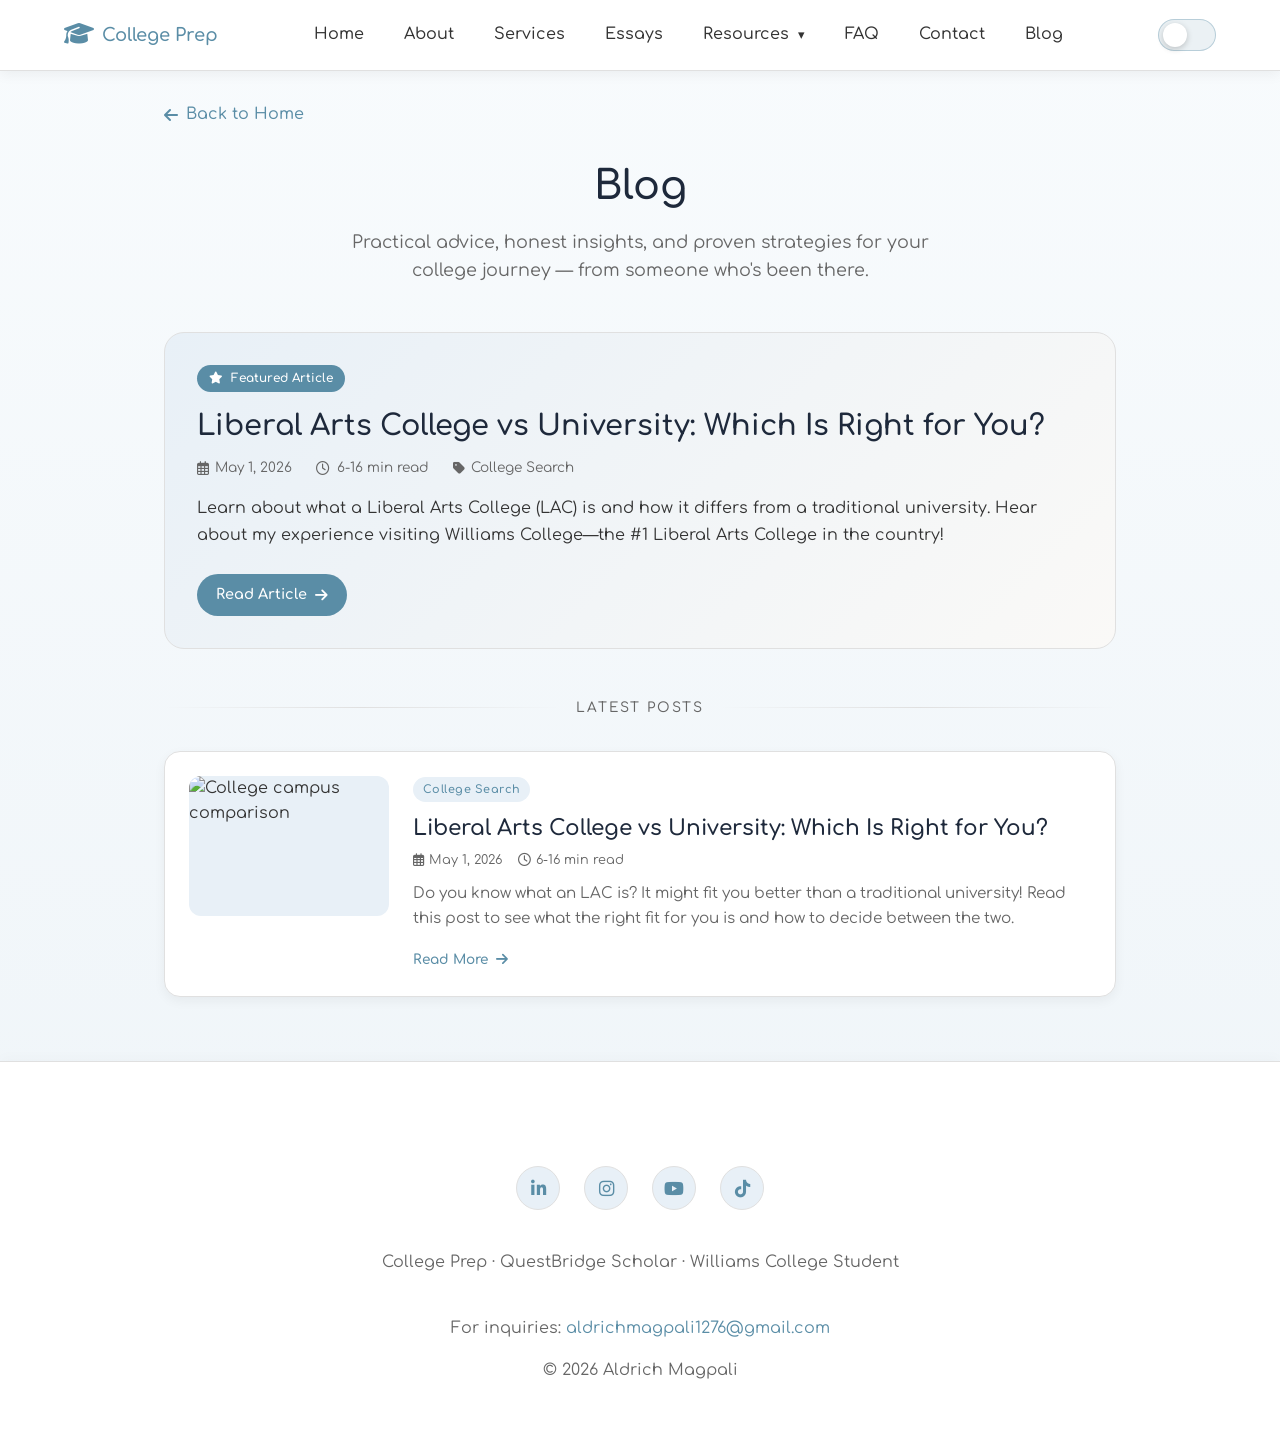
==== commit 767970bc: "added gtag and blog posts" ====
--- a/blog/blog.html
+++ b/blog/blog.html
@@ -1,6 +1,15 @@
 <!DOCTYPE html>
 <html lang="en">
 <head>
+    <!-- Google tag (gtag.js) -->
+<script async src="https://www.googletagmanager.com/gtag/js?id=G-1PS1X10VHP"></script>
+<script>
+  window.dataLayer = window.dataLayer || [];
+  function gtag(){dataLayer.push(arguments);}
+  gtag('js', new Date());
+
+  gtag('config', 'G-1PS1X10VHP');
+</script>
     <meta charset="UTF-8">
     <meta name="viewport" content="width=device-width, initial-scale=1.0">
     <meta name="description" content="College prep blog with essay tips, application advice, and resources from a QuestBridge scholar.">
@@ -483,12 +492,13 @@
                     <a href="blog-posts/lacvsuni.html">Liberal Arts College vs University: Which Is Right for You?</a>
                 </h2>
                 <div class="featured-meta">
-                    <span><i class="far fa-calendar-alt"></i> April 30, 2026</span>
-                    <span><i class="far fa-clock"></i> 8 min read</span>
-                    <span><i class="fas fa-tag"></i> Essay Tips</span>
+                    <span><i class="far fa-calendar-alt"></i> May 1, 2026</span>
+                    <span><i class="far fa-clock"></i> 6-16 min read</span>
+                    <span><i class="fas fa-tag"></i> College Search</span>
                 </div>
                 <p class="featured-excerpt">
-                    After helping dozens of students with their college essays and reflecting on my own successful QuestBridge application to Williams College, I've compiled my top 10 tips for writing standout college essays. These strategies helped me earn a full ride, and I'm confident they'll help you too.
+                    Learn about what a Liberal Arts College (LAC) is and how it differs from a traditional university.
+                    Hear about my experience visiting Williams College—the #1 Liberal Arts College in the country!
                 </p>
                 <a href="blog-posts/lacvsuni.html" class="read-more-featured">
                     Read Article <i class="fas fa-arrow-right"></i>
@@ -511,13 +521,13 @@
                         <img src="https://images.unsplash.com/photo-1541339907198-e08756dedf3f?w=800&h=400&fit=crop" alt="College campus comparison">
                     </div>
                     <div class="blog-card-content">
-                        <span class="blog-card-category">Essay Writing</span>
+                        <span class="blog-card-category">College Search</span>
                         <h3 class="blog-card-title">
                             <a href="blog-posts/lacvsuni.html">Liberal Arts College vs University: Which Is Right for You?</a>
                         </h3>
                         <div class="blog-card-meta">
-                            <span><i class="far fa-calendar-alt"></i> April 30, 2026</span>
-                            <span><i class="far fa-clock"></i> 8 min read</span>
+                            <span><i class="far fa-calendar-alt"></i> May 1, 2026</span>
+                            <span><i class="far fa-clock"></i> 6-16 min read</span>
                         </div>
                         <p class="blog-card-excerpt">
                             Do you know what an LAC is? It might fit you better than a traditional university! Read this post to see what the right fit for you is and how to decide between the two.
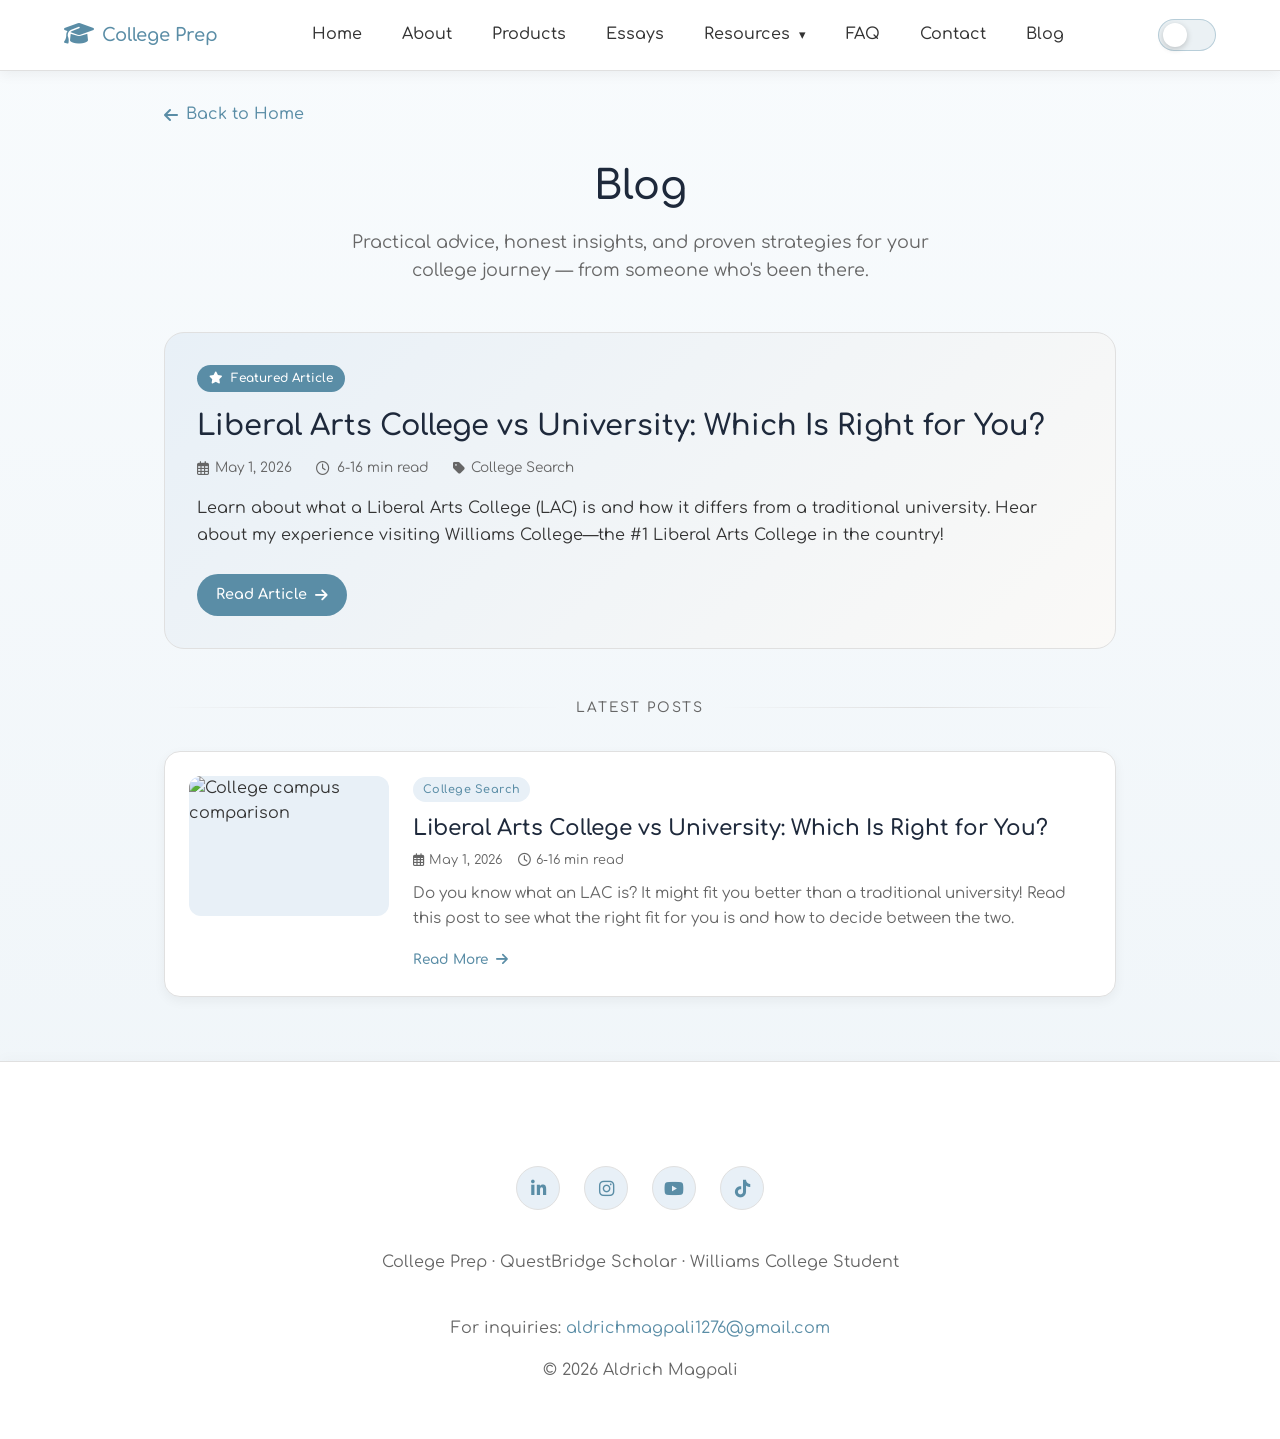
==== commit 8e53583e: "edits to nav bar" ====
--- a/blog/blog.html
+++ b/blog/blog.html
@@ -19,7 +19,7 @@
     <meta property="og:description" content="Practical advice for college applications from a QuestBridge scholar.">
     <meta property="og:image" content="/images/favicon.png">
     <meta property="og:type" content="website">
-    <title>Blog | College Prep</title>
+    <title>Blog | Aldrich Magpali</title>
     
     <link rel="preconnect" href="https://fonts.googleapis.com">
     <link rel="preconnect" href="https://fonts.gstatic.com" crossorigin>
@@ -443,7 +443,7 @@
                     <ul class="nav-list">
                         <li><a href="/college-prep/college-prep.html#hero" class="nav-link">Home</a></li>
                         <li><a href="/college-prep/college-prep.html#about" class="nav-link">About</a></li>
-                        <li><a href="/college-prep/college-prep.html#services" class="nav-link">Services</a></li>
+                        <li><a href="/college-prep/college-prep.html#services" class="nav-link">Products</a></li>
                         <li><a href="/college-prep/college-prep.html#purchase-essays" class="nav-link">Essays</a></li>
                         
                         <li class="nav-item-has-children">
--- a/college-prep/college-prep.css
+++ b/college-prep/college-prep.css
@@ -698,7 +698,7 @@
         /* Desktop Dropdown Styles */
         /* Desktop Dropdown Styles - ONLY for 1000px and above */
 /* Desktop Dropdown Styles - ONLY for 1000px and above */
-@media (min-width: 1000px) {
+@media (min-width: 100px) {
     .dropdown-menu {
         position: absolute;
         top: 100%;
@@ -912,7 +912,7 @@
             }
         }
 
-        @media (min-width: 1000px) {
+        @media (min-width: 1100px) {
             .menu-toggle {
                 display: none;
             }
@@ -3316,4 +3316,23 @@
 
 .menu-toggle:hover {
     transform: scale(1.1);
+}
+
+.payhip-button {
+    text-align: center;
+    display: block;
+    margin: 0 auto;
+}
+
+.payhip-button:hover { 
+    transform: scale(1.02);
+}
+
+.payhip-button span {
+    display: inline-block;
+    transition: transform 0.3s ease;
+}
+
+.payhip-button:hover span {
+    transform: translateX(8px);
 }
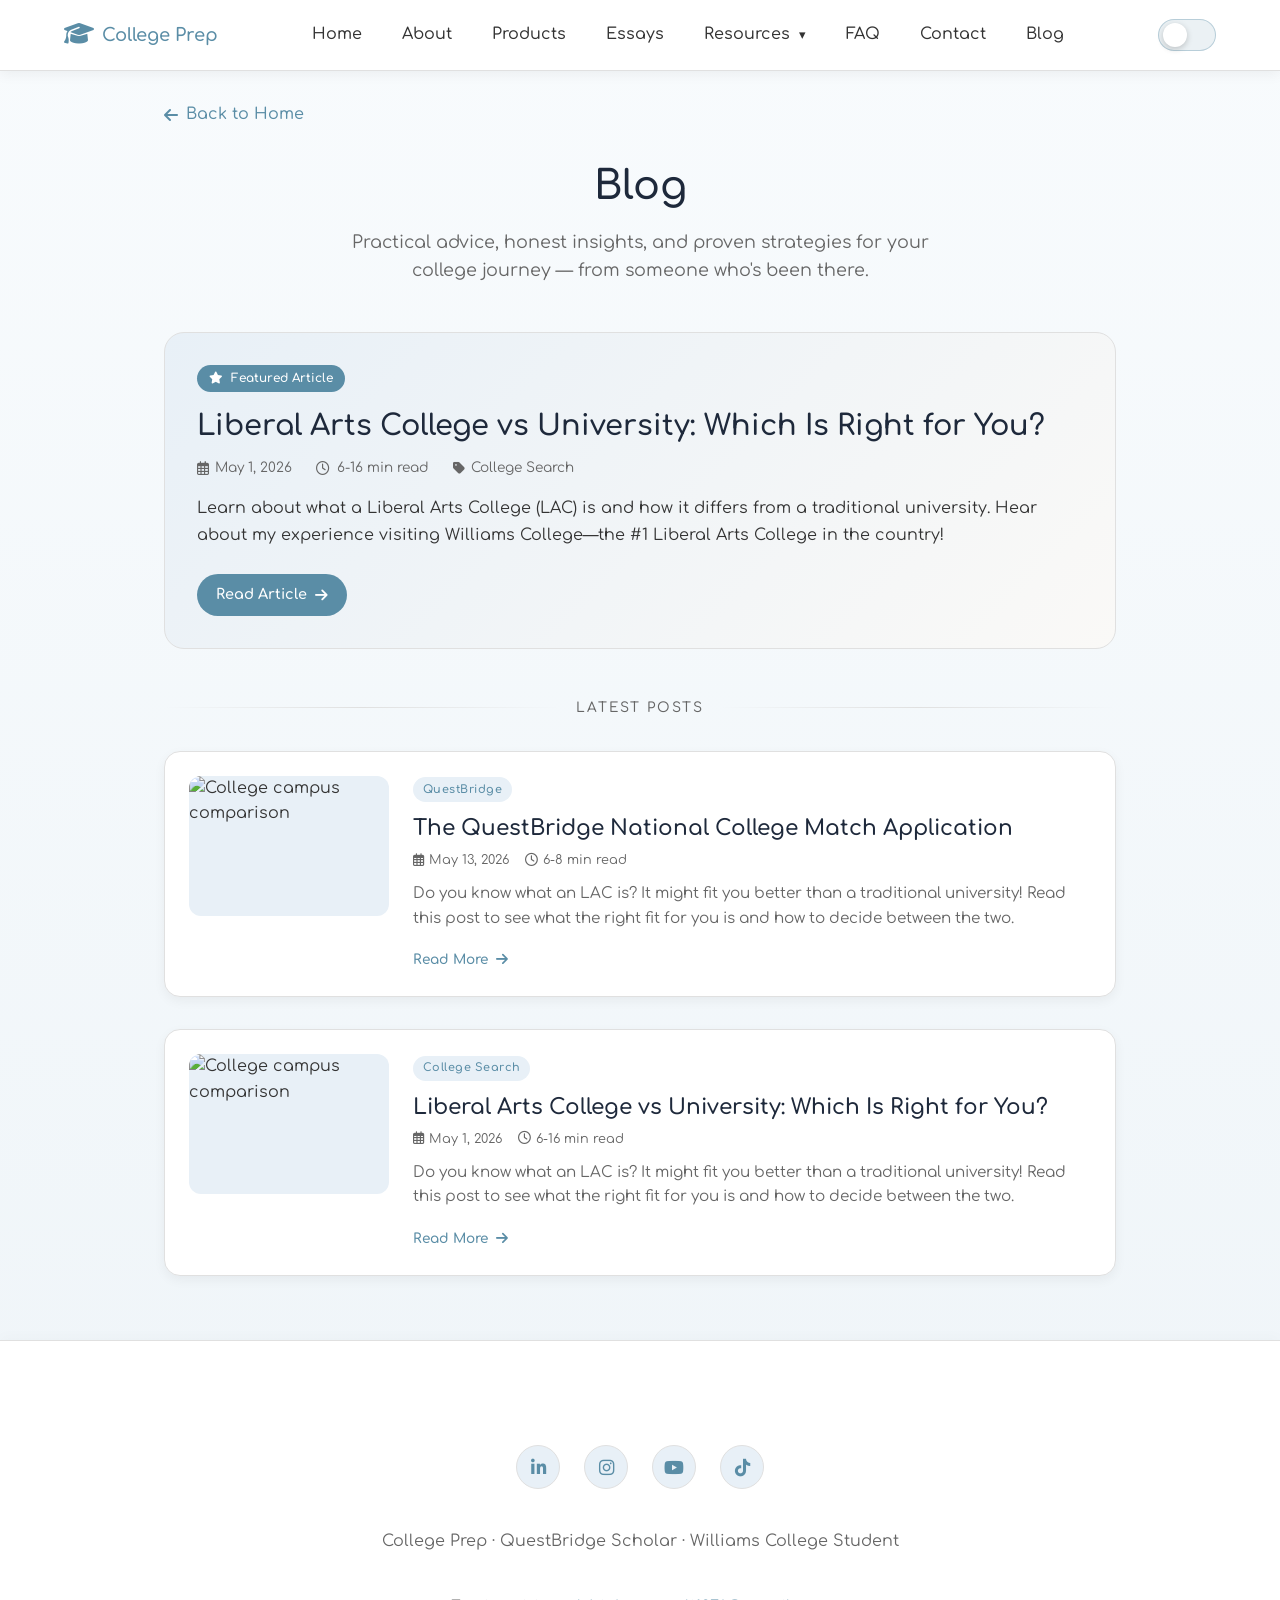
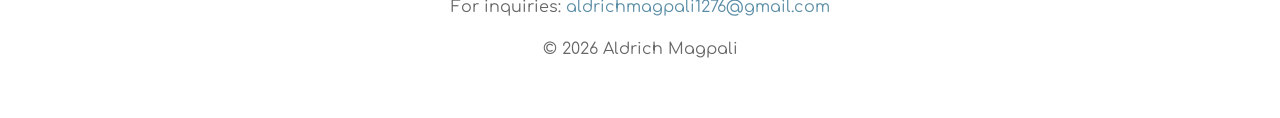
==== commit 50423a0e: "QuestBridge Blog Post & Instagram Updates" ====
--- a/blog/blog.html
+++ b/blog/blog.html
@@ -24,7 +24,12 @@
     <link rel="preconnect" href="https://fonts.googleapis.com">
     <link rel="preconnect" href="https://fonts.gstatic.com" crossorigin>
     <link href="https://fonts.googleapis.com/css2?family=Comfortaa:wght@300;400;500;600;700&display=swap" rel="stylesheet">
-    <link rel="icon" type="image/png" href="/images/favicon.png">
+    <link rel="icon" type="image/png" href="/images/favicons/favicon-96x96.png" sizes="96x96" />
+    <link rel="icon" type="image/svg+xml" href="/images/favicons/favicon.svg" />
+    <link rel="shortcut icon" href="/images/favicons/favicon.ico" />
+    <link rel="apple-touch-icon" sizes="180x180" href="/images/favicons/apple-touch-icon.png" />
+    <meta name="apple-mobile-web-app-title" content="Aldrich" />
+    <link rel="manifest" href="/images/favicons/site.webmanifest" />
     <link rel="stylesheet" href="/college-prep/college-prep.css">
     <link rel="stylesheet" href="https://cdnjs.cloudflare.com/ajax/libs/font-awesome/6.4.0/css/all.min.css">
     
@@ -515,7 +520,28 @@
                 
                 <!-- Blog Post 1 - Featured already shown above, so this is a duplicate? No, keep as separate or remove if duplicate -->
                 <!-- I'll keep one main post and add placeholder for future posts -->
-                
+                <div class="blog-card">
+                    <div class="blog-card-image">
+                        <img src="https://external-preview.redd.it/questbridge-announces-scholarship-for-medical-school-in-v0-2jZkusJX_KABrKV7LXmlQfl1zgedRVF4PUOvrZwK4vU.jpg?width=640&crop=smart&auto=webp&s=421082648b5d71a4544e3354f8739ab93df79a47" alt="College campus comparison">
+                    </div>
+                    <div class="blog-card-content">
+                        <span class="blog-card-category">QuestBridge</span>
+                        <h3 class="blog-card-title">
+                            <a href="blog-posts/questbridge.html">The QuestBridge National College Match Application</a>
+                        </h3>
+                        <div class="blog-card-meta">
+                            <span><i class="far fa-calendar-alt"></i> May 13, 2026</span>
+                            <span><i class="far fa-clock"></i> 6-8 min read</span>
+                        </div>
+                        <p class="blog-card-excerpt">
+                            Do you know what an LAC is? It might fit you better than a traditional university! Read this post to see what the right fit for you is and how to decide between the two.
+                        </p>
+                        <a href="blog-posts/questbridge.html" class="read-more">
+                            Read More <i class="fas fa-arrow-right"></i>
+                        </a>
+                    </div>
+                </div>
+
                 <div class="blog-card">
                     <div class="blog-card-image">
                         <img src="https://images.unsplash.com/photo-1541339907198-e08756dedf3f?w=800&h=400&fit=crop" alt="College campus comparison">
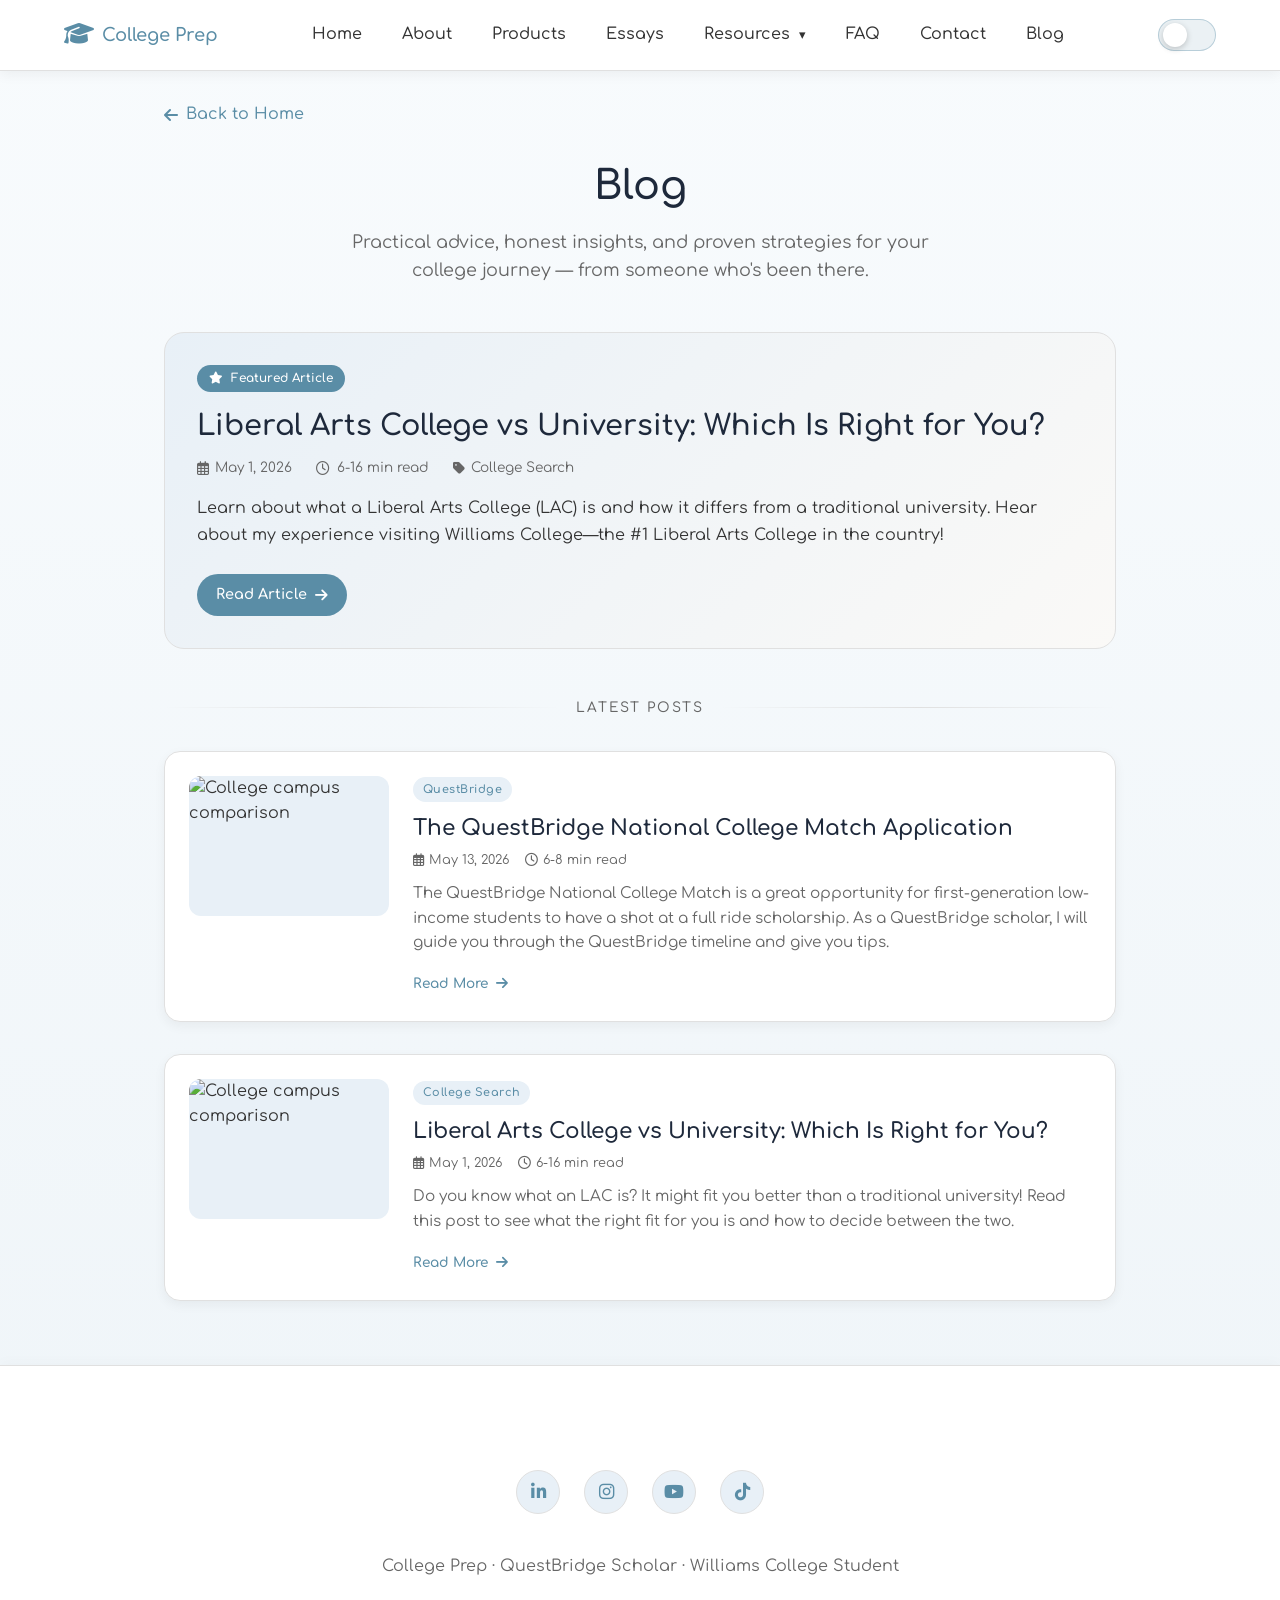
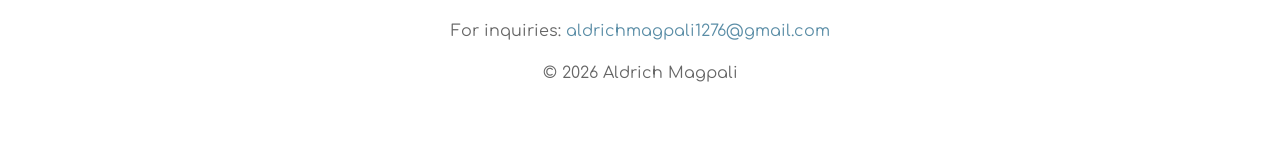
==== commit 937760a0: "newsletter added" ====
--- a/blog/blog.html
+++ b/blog/blog.html
@@ -534,7 +534,7 @@
                             <span><i class="far fa-clock"></i> 6-8 min read</span>
                         </div>
                         <p class="blog-card-excerpt">
-                            Do you know what an LAC is? It might fit you better than a traditional university! Read this post to see what the right fit for you is and how to decide between the two.
+                            The QuestBridge National College Match is a great opportunity for first-generation low-income students to have a shot at a full ride scholarship. As a QuestBridge scholar, I will guide you through the QuestBridge timeline and give you tips.
                         </p>
                         <a href="blog-posts/questbridge.html" class="read-more">
                             Read More <i class="fas fa-arrow-right"></i>
